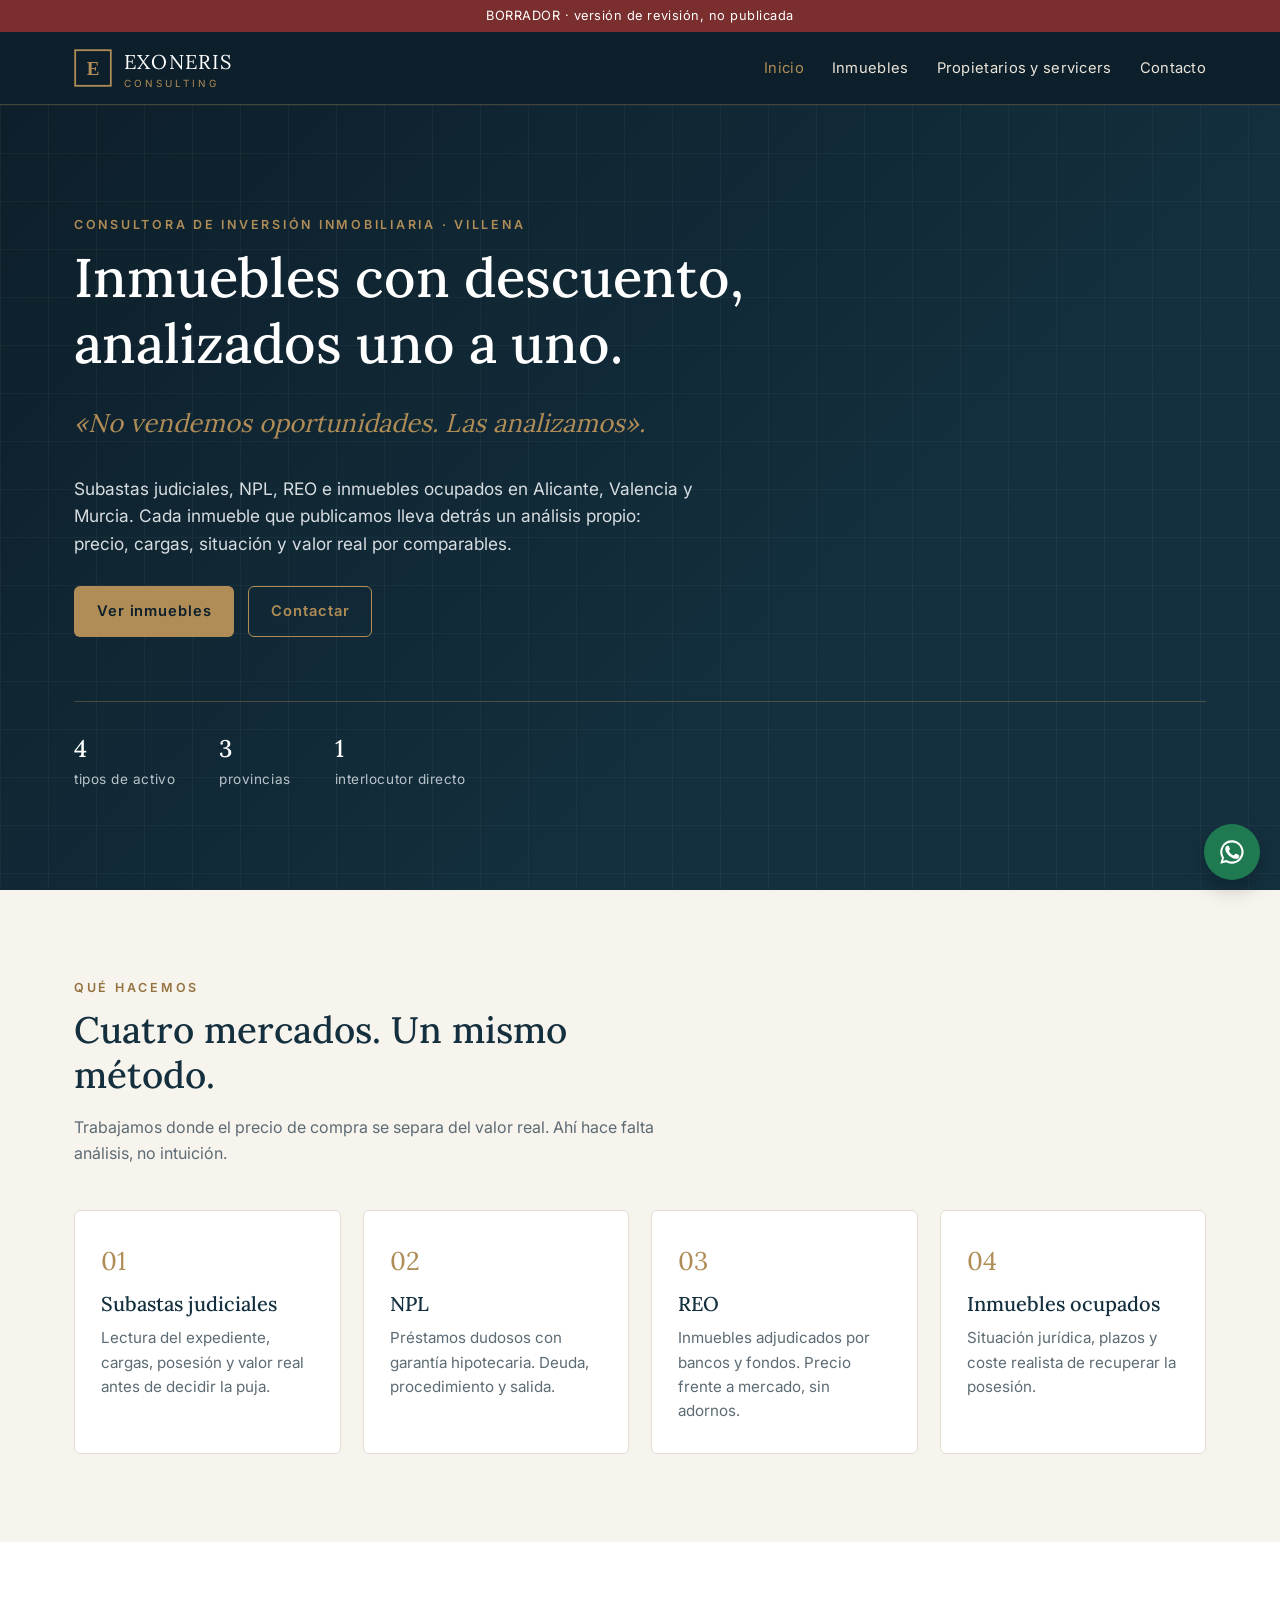
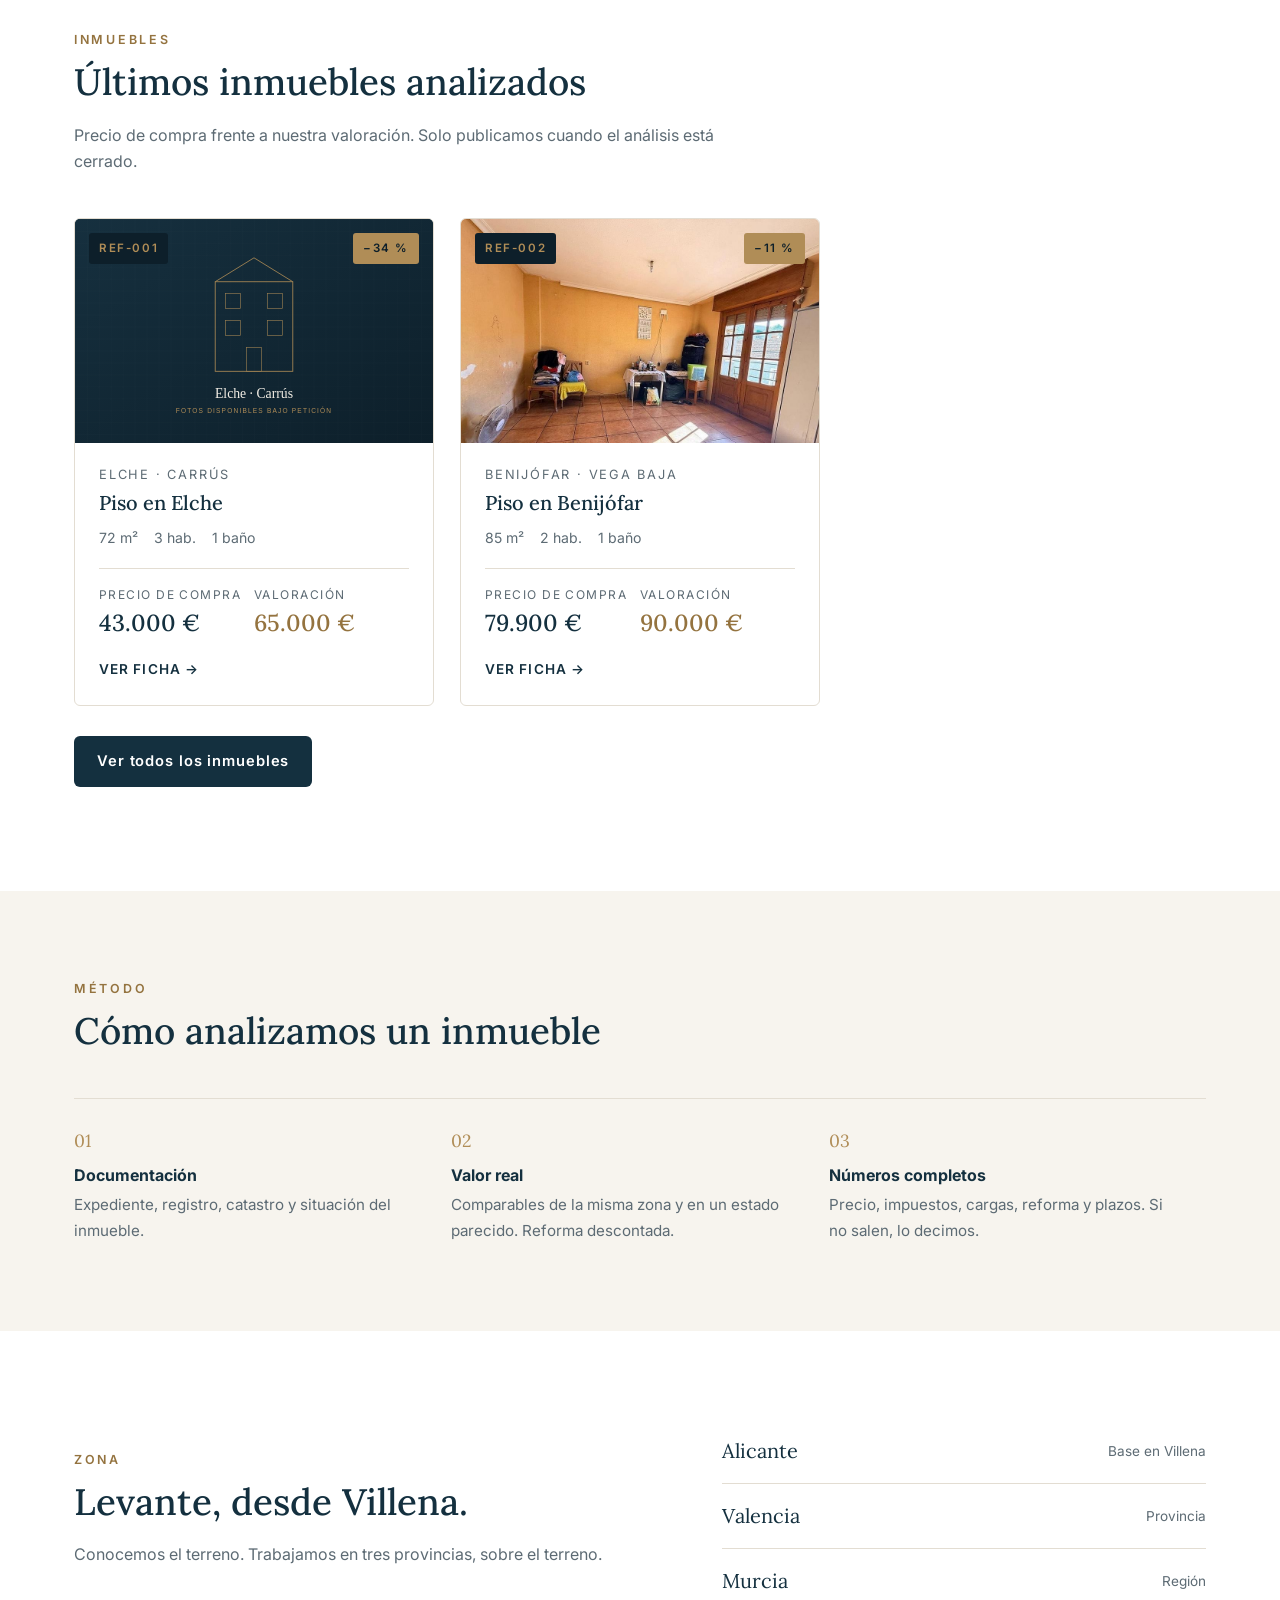
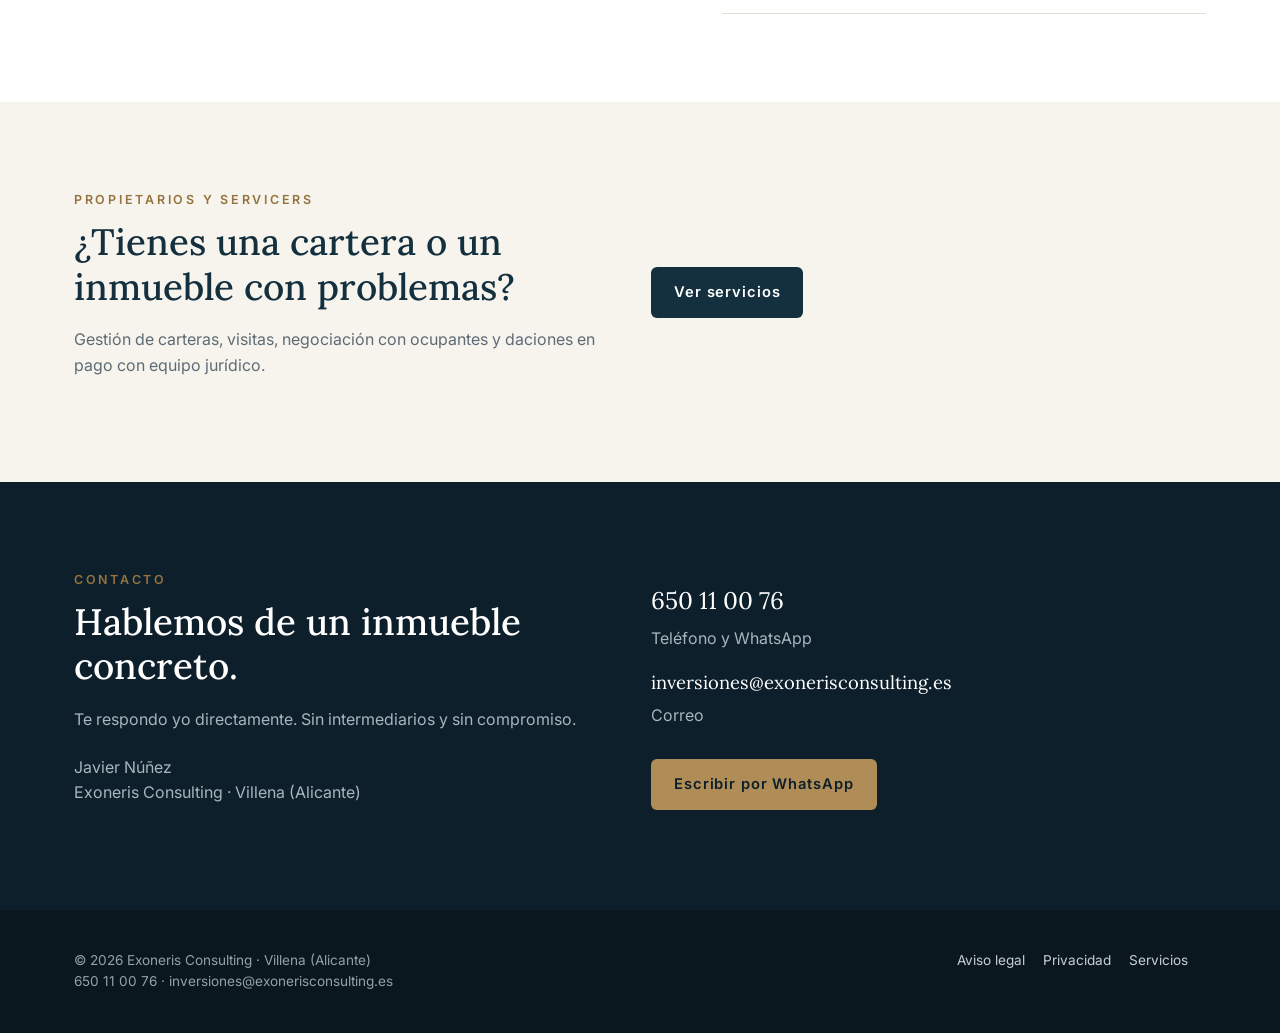
==== index.html @ ef9eaefe "Borrador web estático para vista previa." ====
<!DOCTYPE html>
<html lang="es">
<head>
<meta charset="utf-8">
<meta name="viewport" content="width=device-width,initial-scale=1">
<title>Exoneris Consulting · Subastas, NPL, REO e inmuebles ocupados en Alicante, Valencia y Murcia</title>
<meta name="description" content="Consultora de inversión inmobiliaria en Villena. Analizamos subastas judiciales, NPL, REO e inmuebles ocupados en Alicante, Valencia y Murcia.">
<meta name="robots" content="noindex,nofollow"><!-- BORRADOR: quitar al publicar -->
<link rel="icon" href="favicon.svg" type="image/svg+xml">
<link rel="stylesheet" href="assets/css/style.css">
</head>
<body>
<div class="draft-bar">BORRADOR · versión de revisión, no publicada</div>
<header class="site-header"><div class="wrap">
  <a class="brand" href="index.html"><img src="assets/img/logo.svg" alt=""><span class="name">EXONERIS<small>Consulting</small></span></a>
  <button class="menu-toggle" aria-label="Menú" aria-expanded="false">☰</button>
  <nav class="nav"><a href="index.html" class="active">Inicio</a><a href="inmuebles.html">Inmuebles</a><a href="servicios.html">Propietarios y servicers</a><a href="index.html#contacto">Contacto</a></nav>
</div></header>
<main>

<section class="hero"><div class="wrap">
  <span class="eyebrow" style="color:var(--gold)">Consultora de inversión inmobiliaria · Villena</span>
  <h1>Inmuebles con descuento, analizados uno a uno.</h1>
  <p class="lema">«No vendemos oportunidades. Las analizamos».</p>
  <p class="lead">Subastas judiciales, NPL, REO e inmuebles ocupados en Alicante, Valencia y Murcia. Cada inmueble que publicamos lleva detrás un análisis propio: precio, cargas, situación y valor real por comparables.</p>
  <div class="actions"><a class="btn btn-gold" href="inmuebles.html">Ver inmuebles</a><a class="btn btn-outline" href="#contacto">Contactar</a></div>
  <div class="facts">
    <div><strong>4</strong>tipos de activo</div>
    <div><strong>3</strong>provincias</div>
    <div><strong>1</strong>interlocutor directo</div>
  </div>
</div></section>

<section><div class="wrap">
  <div class="section-head"><span class="eyebrow">Qué hacemos</span><h2>Cuatro mercados. Un mismo método.</h2>
  <p class="muted">Trabajamos donde el precio de compra se separa del valor real. Ahí hace falta análisis, no intuición.</p></div>
  <div class="grid-4">
    <div class="card"><span class="num">01</span><h3>Subastas judiciales</h3><p>Lectura del expediente, cargas, posesión y valor real antes de decidir la puja.</p></div>
    <div class="card"><span class="num">02</span><h3>NPL</h3><p>Préstamos dudosos con garantía hipotecaria. Deuda, procedimiento y salida.</p></div>
    <div class="card"><span class="num">03</span><h3>REO</h3><p>Inmuebles adjudicados por bancos y fondos. Precio frente a mercado, sin adornos.</p></div>
    <div class="card"><span class="num">04</span><h3>Inmuebles ocupados</h3><p>Situación jurídica, plazos y coste realista de recuperar la posesión.</p></div>
  </div>
</div></section>

<section class="alt"><div class="wrap">
  <div class="section-head"><span class="eyebrow">Inmuebles</span><h2>Últimos inmuebles analizados</h2>
  <p class="muted">Precio de compra frente a nuestra valoración. Solo publicamos cuando el análisis está cerrado.</p></div>
  <div class="props" id="destacados"><div class="empty">Cargando…</div></div>
  <p style="margin-top:30px"><a class="btn btn-navy" href="inmuebles.html">Ver todos los inmuebles</a></p>
</div></section>

<section><div class="wrap">
  <div class="section-head"><span class="eyebrow">Método</span><h2>Cómo analizamos un inmueble</h2></div>
  <ol class="steps">
    <li><strong>Documentación</strong><span>Expediente, registro, catastro y situación del inmueble.</span></li>
    <li><strong>Valor real</strong><span>Comparables de la misma zona y en un estado parecido. Reforma descontada.</span></li>
    <li><strong>Números completos</strong><span>Precio, impuestos, cargas, reforma y plazos. Si no salen, lo decimos.</span></li>
  </ol>
</div></section>

<section class="alt"><div class="wrap zona">
  <div><span class="eyebrow">Zona</span><h2>Levante, desde Villena.</h2>
  <p class="muted">Conocemos el terreno. Trabajamos en tres provincias, sobre el terreno.</p></div>
  <ul><li>Alicante <span>Base en Villena</span></li><li>Valencia <span>Provincia</span></li><li>Murcia <span>Región</span></li></ul>
</div></section>

<section><div class="wrap grid-2" style="align-items:center">
  <div><span class="eyebrow">Propietarios y servicers</span><h2>¿Tienes una cartera o un inmueble con problemas?</h2>
  <p class="muted">Gestión de carteras, visitas, negociación con ocupantes y daciones en pago con equipo jurídico.</p></div>
  <div><a class="btn btn-navy" href="servicios.html">Ver servicios</a></div>
</div></section>
<section class="contact" id="contacto"><div class="wrap grid-2">
  <div><span class="eyebrow">Contacto</span><h2>Hablemos de un inmueble concreto.</h2>
  <p class="muted">Te respondo yo directamente. Sin intermediarios y sin compromiso.</p>
  <p class="muted" style="margin-top:22px">Javier Núñez<br>Exoneris Consulting · Villena (Alicante)</p></div>
  <div>
    <a class="line" href="https://wa.me/34650110076?text=Hola%2C%20quiero%20informaci%C3%B3n" target="_blank" rel="noopener">650 11 00 76</a>
    <p class="muted">Teléfono y WhatsApp</p>
    <a class="line" style="font-size:1.15rem" href="mailto:inversiones@exonerisconsulting.es">inversiones@exonerisconsulting.es</a>
    <p class="muted">Correo</p>
    <a class="btn btn-gold" style="margin-top:14px" href="https://wa.me/34650110076?text=Hola%2C%20quiero%20informaci%C3%B3n" target="_blank" rel="noopener">Escribir por WhatsApp</a>
  </div>
</div></section>

</main>
<footer><div class="wrap">
  <div>© 2026 Exoneris Consulting · Villena (Alicante)<br>650 11 00 76 · inversiones@exonerisconsulting.es</div>
  <div><a href="aviso-legal.html">Aviso legal</a><a href="privacidad.html">Privacidad</a><a href="servicios.html">Servicios</a></div>
</div></footer>
<a class="wa-float" href="https://wa.me/34650110076?text=Hola%2C%20quiero%20informaci%C3%B3n" target="_blank" rel="noopener" aria-label="WhatsApp"><svg viewBox="0 0 24 24" aria-hidden="true"><path d="M17.5 14.4c-.3-.1-1.7-.8-2-.9-.3-.1-.5-.1-.7.1-.2.3-.8.9-.9 1.1-.2.2-.3.2-.6.1-.3-.1-1.2-.5-2.3-1.4-.9-.8-1.4-1.7-1.6-2-.2-.3 0-.5.1-.6l.4-.5c.1-.2.2-.3.3-.5.1-.2 0-.4 0-.5l-.9-2.2c-.2-.6-.5-.5-.7-.5h-.6c-.2 0-.5.1-.8.4-.3.3-1 1-1 2.5s1.1 2.9 1.2 3.1c.1.2 2.1 3.2 5.1 4.5.7.3 1.3.5 1.7.6.7.2 1.4.2 1.9.1.6-.1 1.7-.7 1.9-1.4.2-.7.2-1.2.2-1.4-.1-.1-.3-.2-.6-.3zM12 2a10 10 0 0 0-8.6 15.1L2 22l5-1.3A10 10 0 1 0 12 2zm0 18.2c-1.5 0-3-.4-4.3-1.2l-.3-.2-3 .8.8-2.9-.2-.3A8.2 8.2 0 1 1 12 20.2z"/></svg></a>
<script src="assets/js/app.js"></script>
</body>
</html>
---- assets/css/style.css ----
@font-face{font-family:"Lora";src:url("../fonts/Lora.ttf") format("truetype");font-weight:400 700;font-display:swap}
@font-face{font-family:"Inter";src:url("../fonts/Inter.ttf") format("truetype");font-weight:300 800;font-display:swap}
:root{
  --navy:#14303f;--navy-2:#0d1f2a;--gold:#b08d57;--gold-2:#94733f;
  --ivory:#f7f4ee;--paper:#fff;--ink:#1d2a33;--muted:#5d6b74;--line:#e3ddd2;
  --ok:#2f6b4f;--radius:6px;--max:1180px;
  --serif:"Lora",Georgia,"Times New Roman",serif;--sans:"Inter",system-ui,-apple-system,"Segoe UI",Arial,sans-serif;
}
*{box-sizing:border-box}
html{scroll-behavior:smooth}
body{margin:0;font-family:var(--sans);color:var(--ink);background:var(--ivory);line-height:1.6;font-size:16px;-webkit-font-smoothing:antialiased}
img{max-width:100%;display:block}
a{color:var(--navy)}
h1,h2,h3{font-family:var(--serif);font-weight:500;line-height:1.2;color:var(--navy);margin:0 0 .5em}
h1{font-size:clamp(2rem,4.6vw,3.4rem)}
h2{font-size:clamp(1.6rem,3vw,2.3rem)}
h3{font-size:1.25rem}
p{margin:0 0 1em}
.wrap{max-width:var(--max);margin:0 auto;padding:0 24px}
.eyebrow{font-size:.78rem;letter-spacing:.22em;text-transform:uppercase;color:var(--gold-2);font-weight:600;margin-bottom:.8em;display:block}
.muted{color:var(--muted)}
.draft-bar{background:#7a2e2e;color:#fff;text-align:center;font-size:.8rem;padding:6px 12px;letter-spacing:.04em}

/* Cabecera */
.site-header{background:var(--navy-2);color:#fff;position:sticky;top:0;z-index:50;border-bottom:1px solid rgba(176,141,87,.35)}
.site-header .wrap{display:flex;align-items:center;justify-content:space-between;height:72px}
.brand{display:flex;align-items:center;gap:12px;color:#fff;text-decoration:none}
.brand img{width:38px;height:38px}
.brand .name{font-family:var(--serif);font-size:1.25rem;letter-spacing:.06em}
.brand .name small{display:block;font-family:var(--sans);font-size:.62rem;letter-spacing:.32em;color:var(--gold);text-transform:uppercase;margin-top:-2px}
.nav{display:flex;gap:28px;align-items:center}
.nav a{color:#e9e4da;text-decoration:none;font-size:.92rem;letter-spacing:.02em}
.nav a:hover,.nav a.active{color:var(--gold)}
.nav .btn{color:var(--navy-2)}
.menu-toggle{display:none;background:none;border:1px solid rgba(255,255,255,.3);color:#fff;border-radius:4px;padding:6px 10px;font-size:1rem;cursor:pointer}

/* Botones */
.btn{display:inline-flex;align-items:center;gap:8px;justify-content:center;padding:13px 22px;border-radius:var(--radius);font-weight:600;font-size:.92rem;letter-spacing:.06em;text-decoration:none;border:1px solid transparent;cursor:pointer;transition:.2s}
.btn-gold{background:var(--gold);color:var(--navy-2)}
.btn-gold:hover{background:#c29c63}
.btn-outline{border-color:var(--gold);color:var(--gold);background:transparent}
.btn-outline:hover{background:rgba(176,141,87,.1)}
.btn-navy{background:var(--navy);color:#fff}
.btn-navy:hover{background:var(--navy-2)}
.btn-wa{background:#1f7a52;color:#fff;font-size:1rem;padding:16px 26px}
.btn-wa:hover{background:#18633f}
.btn svg{width:18px;height:18px}

/* Hero */
.hero{background:linear-gradient(135deg,var(--navy-2),var(--navy) 70%);color:#fff;padding:110px 0 100px;position:relative;overflow:hidden}
.hero::after{content:"";position:absolute;inset:0;background-image:linear-gradient(rgba(255,255,255,.035) 1px,transparent 1px),linear-gradient(90deg,rgba(255,255,255,.035) 1px,transparent 1px);background-size:48px 48px;pointer-events:none}
.hero .wrap{position:relative;z-index:1}
.hero h1{color:#fff;max-width:14em}
.hero .lema{font-family:var(--serif);font-style:italic;color:var(--gold);font-size:clamp(1.2rem,2.2vw,1.6rem);margin-bottom:1.2em}
.hero p.lead{color:#d7dde1;max-width:36em;font-size:1.08rem}
.hero .actions{display:flex;gap:14px;flex-wrap:wrap;margin-top:28px}
.hero .facts{display:flex;gap:44px;flex-wrap:wrap;margin-top:64px;padding-top:28px;border-top:1px solid rgba(176,141,87,.35)}
.hero .facts div{font-size:.85rem;color:#b9c3c9;letter-spacing:.04em}
.hero .facts strong{display:block;font-family:var(--serif);font-weight:500;font-size:1.5rem;color:#fff;letter-spacing:0}

section{padding:88px 0}
section.alt{background:var(--paper)}
.section-head{max-width:640px;margin-bottom:44px}

/* Servicios */
.grid-4{display:grid;grid-template-columns:repeat(4,1fr);gap:22px}
.grid-3{display:grid;grid-template-columns:repeat(3,1fr);gap:22px}
.grid-2{display:grid;grid-template-columns:repeat(2,1fr);gap:22px}
.card{background:var(--paper);border:1px solid var(--line);border-radius:var(--radius);padding:30px 26px}
section.alt .card{background:var(--ivory)}
.card .num{font-family:var(--serif);color:var(--gold);font-size:1.6rem;display:block;margin-bottom:10px}
.card p{color:var(--muted);font-size:.95rem;margin:0}

/* Método */
.steps{counter-reset:s;display:grid;grid-template-columns:repeat(3,1fr);gap:0;border-top:1px solid var(--line)}
.steps li{list-style:none;padding:28px 24px 0 0}
.steps li::before{counter-increment:s;content:"0" counter(s);font-family:var(--serif);color:var(--gold);font-size:1.1rem;display:block;margin-bottom:8px}
.steps{padding:0;margin:0}
.steps strong{display:block;color:var(--navy);margin-bottom:4px}
.steps span{color:var(--muted);font-size:.95rem}

/* Zona */
.zona{display:grid;grid-template-columns:1.1fr .9fr;gap:56px;align-items:center}
.zona ul{list-style:none;padding:0;margin:0}
.zona li{display:flex;justify-content:space-between;padding:16px 0;border-bottom:1px solid var(--line);font-family:var(--serif);font-size:1.25rem;color:var(--navy)}
.zona li span{font-family:var(--sans);font-size:.85rem;color:var(--muted);align-self:center}

/* Tarjetas de inmuebles */
.props{display:grid;grid-template-columns:repeat(auto-fill,minmax(330px,1fr));gap:26px}
.prop{background:var(--paper);border:1px solid var(--line);border-radius:var(--radius);overflow:hidden;display:flex;flex-direction:column;text-decoration:none;color:inherit;transition:box-shadow .2s,transform .2s}
.prop:hover{box-shadow:0 14px 34px rgba(13,31,42,.12);transform:translateY(-2px)}
.prop .ph{aspect-ratio:16/10;background:var(--navy);position:relative;overflow:hidden}
.prop .ph img{width:100%;height:100%;object-fit:cover}
.badge{position:absolute;top:14px;left:14px;background:var(--navy-2);color:var(--gold);font-size:.72rem;letter-spacing:.14em;padding:6px 10px;border-radius:3px;font-weight:600}
.badge.disc{left:auto;right:14px;background:var(--gold);color:var(--navy-2)}
.prop .body{padding:22px 24px 24px;display:flex;flex-direction:column;flex:1}
.prop .loc{font-size:.8rem;letter-spacing:.14em;text-transform:uppercase;color:var(--muted)}
.prop h3{margin:.3em 0 .6em}
.specs{display:flex;gap:16px;flex-wrap:wrap;font-size:.88rem;color:var(--muted);margin-bottom:18px}
.prices{display:grid;grid-template-columns:1fr 1fr;border-top:1px solid var(--line);padding-top:16px;margin-top:auto}
.prices div{font-size:.75rem;letter-spacing:.12em;text-transform:uppercase;color:var(--muted)}
.prices strong{display:block;font-family:var(--serif);font-size:1.45rem;font-weight:500;color:var(--navy);letter-spacing:0;text-transform:none}
.prices .val strong{color:var(--gold-2)}
.prop .more{margin-top:18px;font-size:.85rem;font-weight:600;letter-spacing:.08em;color:var(--navy);text-transform:uppercase}

/* Ficha */
.ficha-top{padding-top:44px;padding-bottom:24px}
.crumbs{font-size:.85rem;color:var(--muted);margin-bottom:18px}
.crumbs a{color:var(--muted)}
.ficha{display:grid;grid-template-columns:1.45fr 1fr;gap:44px;align-items:start;padding-bottom:88px}
.gallery .main{aspect-ratio:16/10;background:var(--navy);border-radius:var(--radius);overflow:hidden}
.gallery .main img{width:100%;height:100%;object-fit:cover}
.thumbs{display:grid;grid-template-columns:repeat(5,1fr);gap:8px;margin-top:8px}
.thumbs button{padding:0;border:2px solid transparent;border-radius:4px;overflow:hidden;cursor:pointer;aspect-ratio:16/10;background:none}
.thumbs button.on{border-color:var(--gold)}
.thumbs img{width:100%;height:100%;object-fit:cover}
.panel{background:var(--paper);border:1px solid var(--line);border-radius:var(--radius);padding:30px;position:sticky;top:96px}
.panel .ref{font-size:.75rem;letter-spacing:.18em;color:var(--gold-2);font-weight:600}
.compare{margin:22px 0;border:1px solid var(--line);border-radius:var(--radius);overflow:hidden}
.compare .row{display:flex;justify-content:space-between;align-items:baseline;padding:16px 18px;border-bottom:1px solid var(--line)}
.compare .row:last-child{border-bottom:none}
.compare .row span{font-size:.78rem;letter-spacing:.12em;text-transform:uppercase;color:var(--muted)}
.compare .row strong{font-family:var(--serif);font-weight:500;font-size:1.6rem;color:var(--navy)}
.compare .row.val strong{color:var(--gold-2)}
.compare .row.disc{background:var(--navy);}
.compare .row.disc span{color:#c9d2d7}
.compare .row.disc strong{color:#fff;font-size:1.3rem}
.dl{display:grid;grid-template-columns:1fr 1fr;gap:10px 18px;margin:0 0 20px;font-size:.92rem}
.dl dt{color:var(--muted)}
.dl dd{margin:0;text-align:right;font-weight:500}
.cta-box{border-top:1px solid var(--line);padding-top:22px;text-align:center}
.cta-box p{font-size:.95rem;color:var(--muted)}
.cta-box .btn{width:100%;margin-bottom:10px}
.nota{font-size:.78rem;color:var(--muted);margin-top:14px}

/* Contacto */
.contact{background:var(--navy-2);color:#fff}
.contact h2{color:#fff}
.contact .grid-2{align-items:center}
.contact a.line{display:block;color:#fff;text-decoration:none;font-family:var(--serif);font-size:1.5rem;margin-bottom:6px}
.contact .muted{color:#a9b5bc}

/* Pie */
footer{background:#0a171f;color:#93a1a9;font-size:.85rem;padding:40px 0}
footer .wrap{display:flex;justify-content:space-between;gap:20px;flex-wrap:wrap}
footer a{color:#c7cfd4;text-decoration:none;margin-right:18px}
footer a:hover{color:var(--gold)}

/* Textos legales */
.legal{max-width:820px;padding:64px 24px 88px;margin:0 auto}
.legal h2{font-size:1.35rem;margin-top:1.6em}
.revisar{background:#fff3cd;border:1px solid #e6cf7a;padding:2px 6px;border-radius:3px;font-size:.85em;font-weight:600;color:#6b5300}
.aviso-revisar{background:#fff3cd;border:1px solid #e6cf7a;padding:14px 18px;border-radius:var(--radius);margin-bottom:28px;color:#6b5300;font-size:.92rem}

.empty{padding:30px;border:1px dashed var(--line);border-radius:var(--radius);color:var(--muted);text-align:center}
.wa-float{position:fixed;right:20px;bottom:20px;width:56px;height:56px;border-radius:50%;background:#1f7a52;display:flex;align-items:center;justify-content:center;box-shadow:0 8px 22px rgba(0,0,0,.25);z-index:60}
.wa-float svg{width:28px;height:28px;fill:#fff}

@media (max-width:980px){
  .grid-4{grid-template-columns:repeat(2,1fr)}
  .grid-3,.steps{grid-template-columns:1fr}
  .ficha,.zona,.grid-2{grid-template-columns:1fr}
  .panel{position:static}
}
@media (max-width:760px){
  .menu-toggle{display:block}
  .nav{display:none;position:absolute;top:72px;left:0;right:0;background:var(--navy-2);flex-direction:column;align-items:flex-start;padding:18px 24px 24px;gap:16px;border-bottom:1px solid rgba(176,141,87,.35)}
  .nav.open{display:flex}
  .grid-4{grid-template-columns:1fr}
  .hero{padding:72px 0 64px}
  .hero .facts{gap:24px;margin-top:40px}
  section{padding:64px 0}
  .props{grid-template-columns:1fr}
  .thumbs{grid-template-columns:repeat(4,1fr)}
}
.compare .row strong,.prices strong{white-space:nowrap}
.compare .row{gap:12px}
@media (max-width:760px){.compare .row strong{font-size:1.35rem}.compare .row.disc strong{font-size:1.15rem}.panel{padding:22px}}
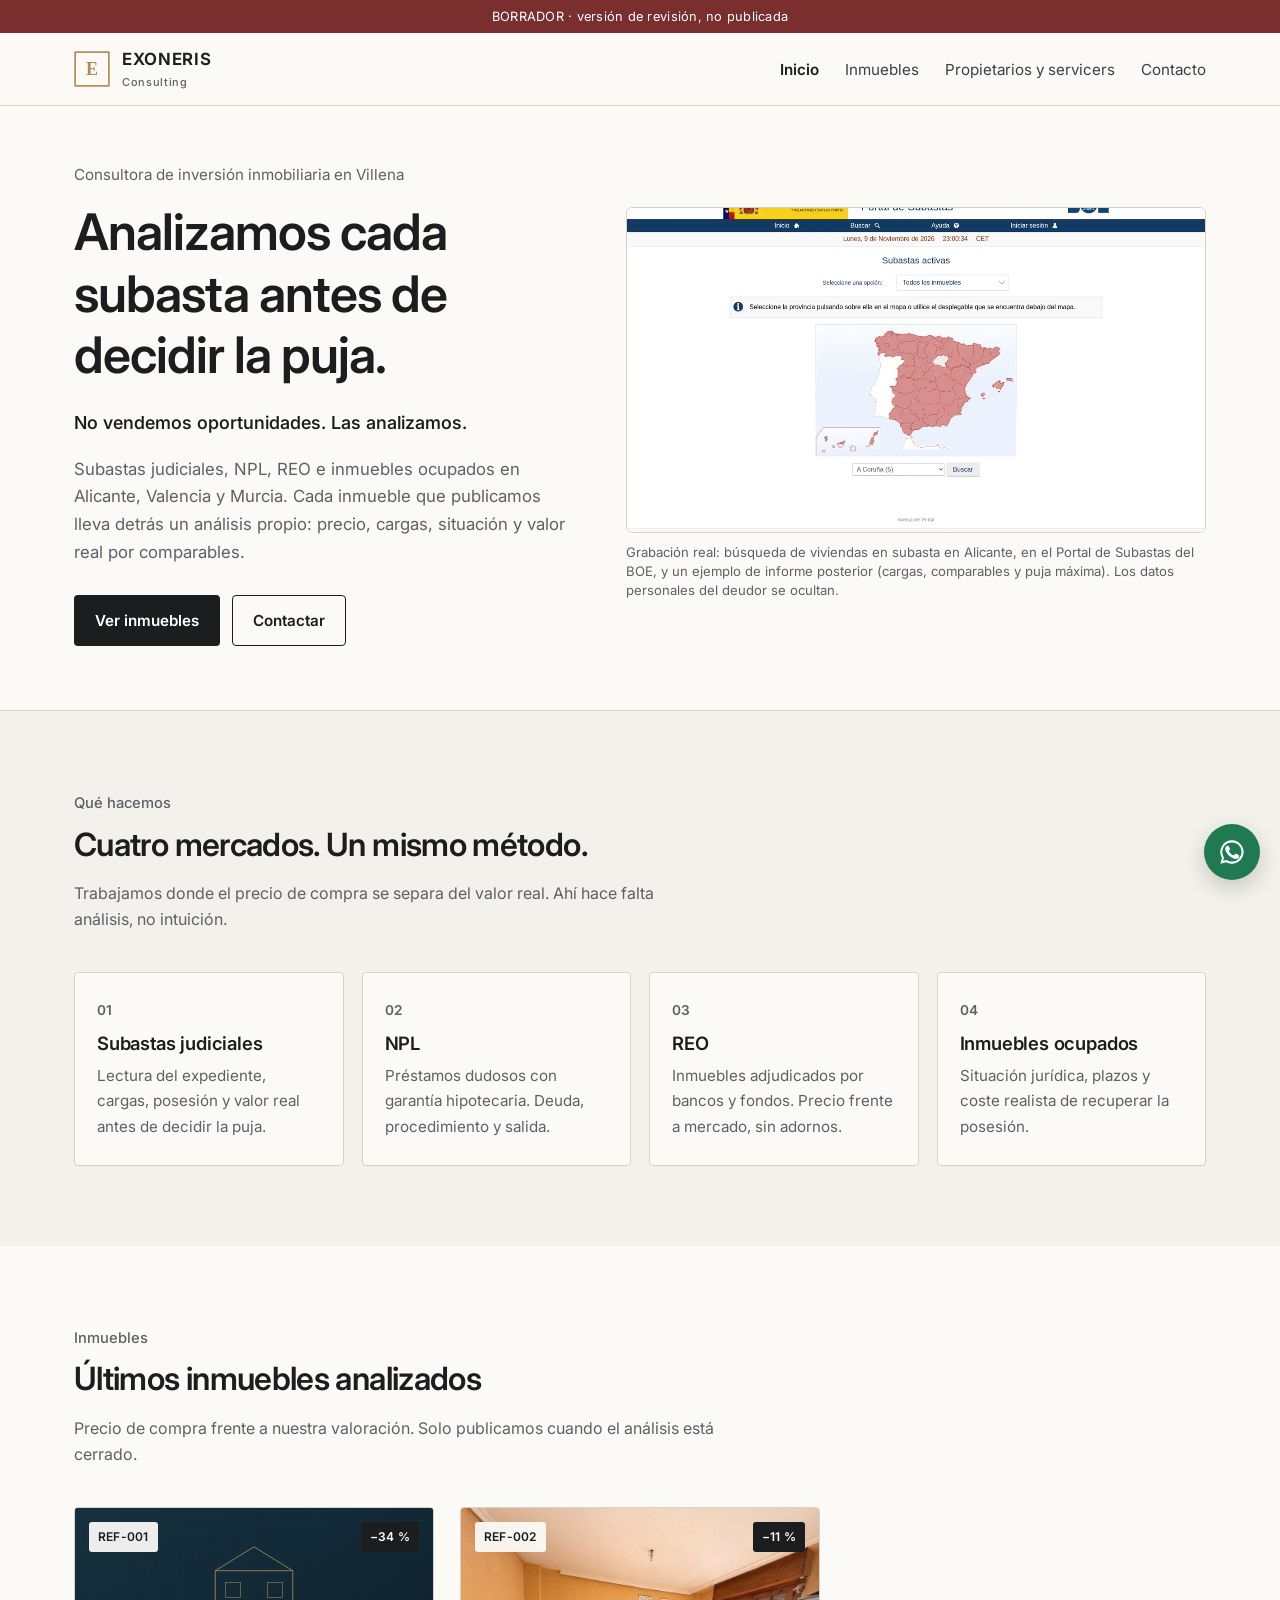
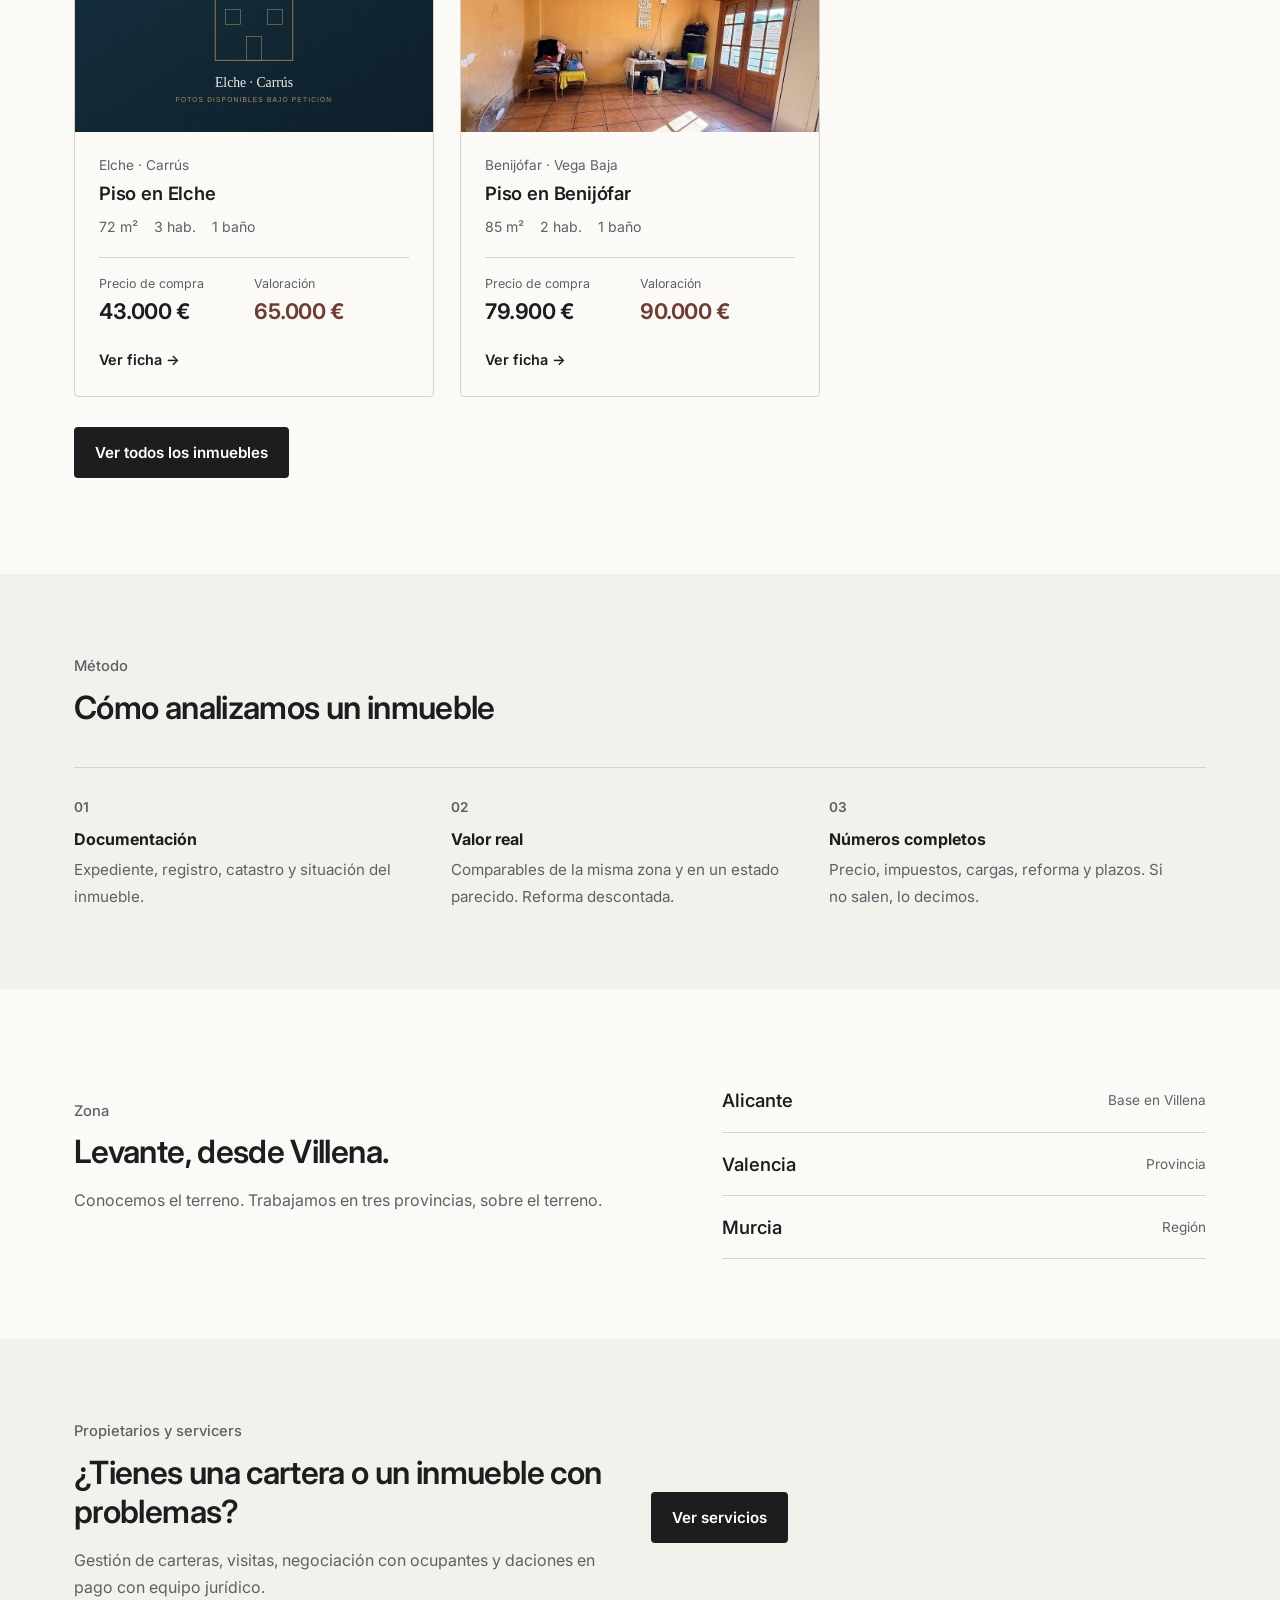
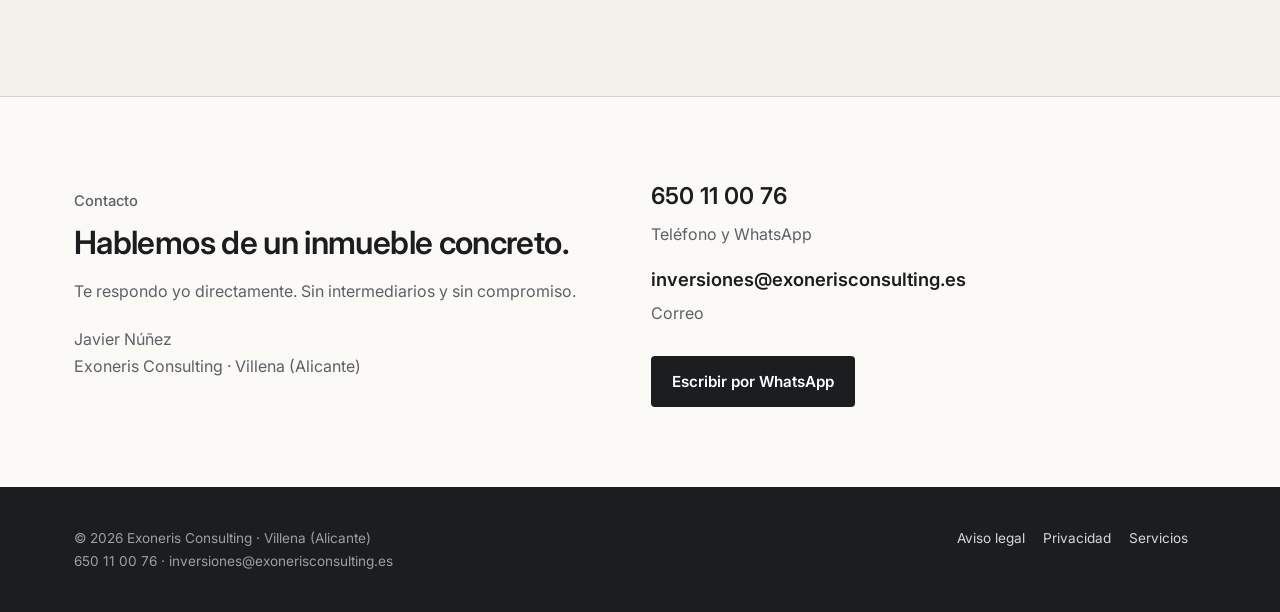
==== commit 3f6f499e: "Portada editorial con grabación real del análisis de una subasta." ====
--- a/index.html
+++ b/index.html
@@ -18,21 +18,30 @@
 </div></header>
 <main>
 
-<section class="hero"><div class="wrap">
-  <span class="eyebrow" style="color:var(--gold)">Consultora de inversión inmobiliaria · Villena</span>
-  <h1>Inmuebles con descuento, analizados uno a uno.</h1>
-  <p class="lema">«No vendemos oportunidades. Las analizamos».</p>
-  <p class="lead">Subastas judiciales, NPL, REO e inmuebles ocupados en Alicante, Valencia y Murcia. Cada inmueble que publicamos lleva detrás un análisis propio: precio, cargas, situación y valor real por comparables.</p>
-  <div class="actions"><a class="btn btn-gold" href="inmuebles.html">Ver inmuebles</a><a class="btn btn-outline" href="#contacto">Contactar</a></div>
-  <div class="facts">
-    <div><strong>4</strong>tipos de activo</div>
-    <div><strong>3</strong>provincias</div>
-    <div><strong>1</strong>interlocutor directo</div>
+<section class="home-hero">
+  <div class="wrap home-hero-grid">
+    <div class="home-hero-copy">
+      <p class="home-kicker">Consultora de inversión inmobiliaria en Villena</p>
+      <h1>Analizamos cada subasta antes de decidir la puja.</h1>
+      <p class="home-line">No vendemos oportunidades. Las analizamos.</p>
+      <p class="lead">Subastas judiciales, NPL, REO e inmuebles ocupados en Alicante, Valencia y Murcia. Cada inmueble que publicamos lleva detrás un análisis propio: precio, cargas, situación y valor real por comparables.</p>
+      <div class="actions">
+        <a class="btn btn-gold" href="inmuebles.html">Ver inmuebles</a>
+        <a class="btn btn-outline" href="#contacto">Contactar</a>
+      </div>
+    </div>
+    <figure class="home-hero-media">
+      <video autoplay muted loop playsinline preload="metadata" poster="assets/video/analisis-subasta.jpg" aria-label="Grabación del proceso de búsqueda en el portal de subastas del BOE y de un informe de análisis.">
+        <source src="assets/video/analisis-subasta.webm" type="video/webm">
+        <source src="assets/video/analisis-subasta.mp4" type="video/mp4">
+      </video>
+      <figcaption>Grabación real: búsqueda de viviendas en subasta en Alicante, en el Portal de Subastas del BOE, y un ejemplo de informe posterior (cargas, comparables y puja máxima). Los datos personales del deudor se ocultan.</figcaption>
+    </figure>
   </div>
-</div></section>
+</section>
 
 <section><div class="wrap">
-  <div class="section-head"><span class="eyebrow">Qué hacemos</span><h2>Cuatro mercados. Un mismo método.</h2>
+  <div class="section-head"><p class="section-label">Qué hacemos</p><h2>Cuatro mercados. Un mismo método.</h2>
   <p class="muted">Trabajamos donde el precio de compra se separa del valor real. Ahí hace falta análisis, no intuición.</p></div>
   <div class="grid-4">
     <div class="card"><span class="num">01</span><h3>Subastas judiciales</h3><p>Lectura del expediente, cargas, posesión y valor real antes de decidir la puja.</p></div>
@@ -43,14 +52,14 @@
 </div></section>
 
 <section class="alt"><div class="wrap">
-  <div class="section-head"><span class="eyebrow">Inmuebles</span><h2>Últimos inmuebles analizados</h2>
+  <div class="section-head"><p class="section-label">Inmuebles</p><h2>Últimos inmuebles analizados</h2>
   <p class="muted">Precio de compra frente a nuestra valoración. Solo publicamos cuando el análisis está cerrado.</p></div>
   <div class="props" id="destacados"><div class="empty">Cargando…</div></div>
   <p style="margin-top:30px"><a class="btn btn-navy" href="inmuebles.html">Ver todos los inmuebles</a></p>
 </div></section>
 
 <section><div class="wrap">
-  <div class="section-head"><span class="eyebrow">Método</span><h2>Cómo analizamos un inmueble</h2></div>
+  <div class="section-head"><p class="section-label">Método</p><h2>Cómo analizamos un inmueble</h2></div>
   <ol class="steps">
     <li><strong>Documentación</strong><span>Expediente, registro, catastro y situación del inmueble.</span></li>
     <li><strong>Valor real</strong><span>Comparables de la misma zona y en un estado parecido. Reforma descontada.</span></li>
@@ -59,18 +68,18 @@
 </div></section>
 
 <section class="alt"><div class="wrap zona">
-  <div><span class="eyebrow">Zona</span><h2>Levante, desde Villena.</h2>
+  <div><p class="section-label">Zona</p><h2>Levante, desde Villena.</h2>
   <p class="muted">Conocemos el terreno. Trabajamos en tres provincias, sobre el terreno.</p></div>
   <ul><li>Alicante <span>Base en Villena</span></li><li>Valencia <span>Provincia</span></li><li>Murcia <span>Región</span></li></ul>
 </div></section>
 
 <section><div class="wrap grid-2" style="align-items:center">
-  <div><span class="eyebrow">Propietarios y servicers</span><h2>¿Tienes una cartera o un inmueble con problemas?</h2>
+  <div><p class="section-label">Propietarios y servicers</p><h2>¿Tienes una cartera o un inmueble con problemas?</h2>
   <p class="muted">Gestión de carteras, visitas, negociación con ocupantes y daciones en pago con equipo jurídico.</p></div>
   <div><a class="btn btn-navy" href="servicios.html">Ver servicios</a></div>
 </div></section>
 <section class="contact" id="contacto"><div class="wrap grid-2">
-  <div><span class="eyebrow">Contacto</span><h2>Hablemos de un inmueble concreto.</h2>
+  <div><p class="section-label">Contacto</p><h2>Hablemos de un inmueble concreto.</h2>
   <p class="muted">Te respondo yo directamente. Sin intermediarios y sin compromiso.</p>
   <p class="muted" style="margin-top:22px">Javier Núñez<br>Exoneris Consulting · Villena (Alicante)</p></div>
   <div>
--- a/assets/css/style.css
+++ b/assets/css/style.css
@@ -1,130 +1,144 @@
-@font-face{font-family:"Lora";src:url("../fonts/Lora.ttf") format("truetype");font-weight:400 700;font-display:swap}
 @font-face{font-family:"Inter";src:url("../fonts/Inter.ttf") format("truetype");font-weight:300 800;font-display:swap}
 :root{
-  --navy:#14303f;--navy-2:#0d1f2a;--gold:#b08d57;--gold-2:#94733f;
-  --ivory:#f7f4ee;--paper:#fff;--ink:#1d2a33;--muted:#5d6b74;--line:#e3ddd2;
-  --ok:#2f6b4f;--radius:6px;--max:1180px;
-  --serif:"Lora",Georgia,"Times New Roman",serif;--sans:"Inter",system-ui,-apple-system,"Segoe UI",Arial,sans-serif;
+  --ink:#1c1d1f;--muted:#5d6167;--paper:#f3f1ec;--white:#fbfaf7;--line:#d8d3ca;
+  --accent:#6f3d32;--accent-2:#5a3128;--ok:#2c5c45;
+  --navy:#1c1d1f;--navy-2:#1c1d1f;--gold:#6f3d32;--gold-2:#5a3128;--ivory:#f3f1ec;
+  --radius:4px;--max:1180px;
+  --sans:"Inter",system-ui,-apple-system,"Segoe UI",Arial,sans-serif;
+  --serif:"Inter",system-ui,-apple-system,"Segoe UI",Arial,sans-serif;
 }
 *{box-sizing:border-box}
 html{scroll-behavior:smooth}
-body{margin:0;font-family:var(--sans);color:var(--ink);background:var(--ivory);line-height:1.6;font-size:16px;-webkit-font-smoothing:antialiased}
+body{margin:0;font-family:var(--sans);color:var(--ink);background:var(--paper);line-height:1.65;font-size:16px;-webkit-font-smoothing:antialiased}
 img{max-width:100%;display:block}
-a{color:var(--navy)}
-h1,h2,h3{font-family:var(--serif);font-weight:500;line-height:1.2;color:var(--navy);margin:0 0 .5em}
-h1{font-size:clamp(2rem,4.6vw,3.4rem)}
-h2{font-size:clamp(1.6rem,3vw,2.3rem)}
-h3{font-size:1.25rem}
+a{color:var(--ink)}
+h1,h2,h3{font-family:var(--sans);font-weight:600;line-height:1.22;letter-spacing:-.02em;color:var(--ink);margin:0 0 .5em}
+h1{font-size:clamp(2rem,4.4vw,3.15rem)}
+h2{font-size:clamp(1.45rem,2.6vw,2rem)}
+h3{font-size:1.15rem;letter-spacing:-.01em}
 p{margin:0 0 1em}
 .wrap{max-width:var(--max);margin:0 auto;padding:0 24px}
-.eyebrow{font-size:.78rem;letter-spacing:.22em;text-transform:uppercase;color:var(--gold-2);font-weight:600;margin-bottom:.8em;display:block}
+.eyebrow,.section-label{font-size:.92rem;letter-spacing:0;text-transform:none;color:var(--muted);font-weight:500;margin:0 0 .65em;display:block}
 .muted{color:var(--muted)}
-.draft-bar{background:#7a2e2e;color:#fff;text-align:center;font-size:.8rem;padding:6px 12px;letter-spacing:.04em}
+.draft-bar{background:#7a2e2e;color:#fff;text-align:center;font-size:.8rem;padding:6px 12px;letter-spacing:.02em}
 
 /* Cabecera */
-.site-header{background:var(--navy-2);color:#fff;position:sticky;top:0;z-index:50;border-bottom:1px solid rgba(176,141,87,.35)}
+.site-header{background:var(--white);color:var(--ink);position:sticky;top:0;z-index:50;border-bottom:1px solid var(--line)}
 .site-header .wrap{display:flex;align-items:center;justify-content:space-between;height:72px}
-.brand{display:flex;align-items:center;gap:12px;color:#fff;text-decoration:none}
-.brand img{width:38px;height:38px}
-.brand .name{font-family:var(--serif);font-size:1.25rem;letter-spacing:.06em}
-.brand .name small{display:block;font-family:var(--sans);font-size:.62rem;letter-spacing:.32em;color:var(--gold);text-transform:uppercase;margin-top:-2px}
-.nav{display:flex;gap:28px;align-items:center}
-.nav a{color:#e9e4da;text-decoration:none;font-size:.92rem;letter-spacing:.02em}
-.nav a:hover,.nav a.active{color:var(--gold)}
-.nav .btn{color:var(--navy-2)}
-.menu-toggle{display:none;background:none;border:1px solid rgba(255,255,255,.3);color:#fff;border-radius:4px;padding:6px 10px;font-size:1rem;cursor:pointer}
+.brand{display:flex;align-items:center;gap:12px;color:var(--ink);text-decoration:none}
+.brand img{width:36px;height:36px}
+.brand .name{font-family:var(--sans);font-size:1.05rem;letter-spacing:.04em;font-weight:650}
+.brand .name small{display:block;font-family:var(--sans);font-size:.68rem;letter-spacing:.06em;color:var(--muted);text-transform:none;font-weight:500;margin-top:1px}
+.nav{display:flex;gap:26px;align-items:center}
+.nav a{color:#3c4045;text-decoration:none;font-size:.95rem}
+.nav a:hover,.nav a.active{color:var(--ink);font-weight:600}
+.nav .btn{color:var(--white)}
+.menu-toggle{display:none;background:none;border:1px solid var(--line);color:var(--ink);border-radius:4px;padding:6px 10px;font-size:1rem;cursor:pointer}
 
 /* Botones */
-.btn{display:inline-flex;align-items:center;gap:8px;justify-content:center;padding:13px 22px;border-radius:var(--radius);font-weight:600;font-size:.92rem;letter-spacing:.06em;text-decoration:none;border:1px solid transparent;cursor:pointer;transition:.2s}
-.btn-gold{background:var(--gold);color:var(--navy-2)}
-.btn-gold:hover{background:#c29c63}
-.btn-outline{border-color:var(--gold);color:var(--gold);background:transparent}
-.btn-outline:hover{background:rgba(176,141,87,.1)}
-.btn-navy{background:var(--navy);color:#fff}
-.btn-navy:hover{background:var(--navy-2)}
+.btn{display:inline-flex;align-items:center;gap:8px;justify-content:center;padding:12px 20px;border-radius:var(--radius);font-weight:600;font-size:.95rem;letter-spacing:0;text-decoration:none;border:1px solid transparent;cursor:pointer;transition:background .15s,border-color .15s,color .15s}
+.btn-gold{background:var(--ink);color:#fff}
+.btn-gold:hover{background:#000}
+.btn-outline{border-color:var(--ink);color:var(--ink);background:transparent}
+.btn-outline:hover{background:rgba(28,29,31,.06)}
+.btn-navy{background:var(--ink);color:#fff}
+.btn-navy:hover{background:#000}
 .btn-wa{background:#1f7a52;color:#fff;font-size:1rem;padding:16px 26px}
 .btn-wa:hover{background:#18633f}
 .btn svg{width:18px;height:18px}
 
-/* Hero */
-.hero{background:linear-gradient(135deg,var(--navy-2),var(--navy) 70%);color:#fff;padding:110px 0 100px;position:relative;overflow:hidden}
-.hero::after{content:"";position:absolute;inset:0;background-image:linear-gradient(rgba(255,255,255,.035) 1px,transparent 1px),linear-gradient(90deg,rgba(255,255,255,.035) 1px,transparent 1px);background-size:48px 48px;pointer-events:none}
+/* Hero interior (inmuebles, servicios) */
+.hero{background:var(--white);color:var(--ink);padding:72px 0 56px;position:relative;overflow:hidden;border-bottom:1px solid var(--line)}
+.hero::after{content:none}
 .hero .wrap{position:relative;z-index:1}
-.hero h1{color:#fff;max-width:14em}
-.hero .lema{font-family:var(--serif);font-style:italic;color:var(--gold);font-size:clamp(1.2rem,2.2vw,1.6rem);margin-bottom:1.2em}
-.hero p.lead{color:#d7dde1;max-width:36em;font-size:1.08rem}
-.hero .actions{display:flex;gap:14px;flex-wrap:wrap;margin-top:28px}
-.hero .facts{display:flex;gap:44px;flex-wrap:wrap;margin-top:64px;padding-top:28px;border-top:1px solid rgba(176,141,87,.35)}
-.hero .facts div{font-size:.85rem;color:#b9c3c9;letter-spacing:.04em}
-.hero .facts strong{display:block;font-family:var(--serif);font-weight:500;font-size:1.5rem;color:#fff;letter-spacing:0}
+.hero h1{color:var(--ink);max-width:16em}
+.hero .lema{font-family:var(--sans);font-style:normal;color:var(--ink);font-size:1.15rem;margin-bottom:1.1em;font-weight:500}
+.hero p.lead{color:var(--muted);max-width:38em;font-size:1.05rem}
+.hero .actions{display:flex;gap:12px;flex-wrap:wrap;margin-top:28px}
+.hero .facts{display:none}
 
-section{padding:88px 0}
-section.alt{background:var(--paper)}
-.section-head{max-width:640px;margin-bottom:44px}
+/* Portada: héroe editorial + vídeo */
+.home-hero{background:var(--white);padding:56px 0 64px;border-bottom:1px solid var(--line)}
+.home-hero-grid{display:grid;grid-template-columns:minmax(0,1fr) minmax(0,1.15fr);gap:48px;align-items:center}
+.home-kicker{margin:0 0 14px;color:var(--muted);font-size:.95rem}
+.home-hero h1{margin-bottom:.45em}
+.home-line{font-size:1.12rem;font-weight:550;color:var(--ink);margin:0 0 1em;font-style:normal}
+.home-hero .lead{color:var(--muted);max-width:36em;font-size:1.05rem}
+.home-hero .actions{display:flex;gap:12px;flex-wrap:wrap;margin-top:28px}
+.home-hero-media{margin:0}
+.home-hero-media video{width:100%;aspect-ratio:16/9;object-fit:cover;background:#ece8e1;border:1px solid var(--line);border-radius:6px;display:block}
+.home-hero-media figcaption{margin-top:10px;font-size:.82rem;line-height:1.45;color:var(--muted)}
+@media (prefers-reduced-motion:reduce){
+  html{scroll-behavior:auto}
+}
+
+section{padding:80px 0}
+section.alt{background:var(--white)}
+.section-head{max-width:640px;margin-bottom:40px}
 
 /* Servicios */
-.grid-4{display:grid;grid-template-columns:repeat(4,1fr);gap:22px}
-.grid-3{display:grid;grid-template-columns:repeat(3,1fr);gap:22px}
+.grid-4{display:grid;grid-template-columns:repeat(4,1fr);gap:18px}
+.grid-3{display:grid;grid-template-columns:repeat(3,1fr);gap:18px}
 .grid-2{display:grid;grid-template-columns:repeat(2,1fr);gap:22px}
-.card{background:var(--paper);border:1px solid var(--line);border-radius:var(--radius);padding:30px 26px}
-section.alt .card{background:var(--ivory)}
-.card .num{font-family:var(--serif);color:var(--gold);font-size:1.6rem;display:block;margin-bottom:10px}
+.card{background:var(--white);border:1px solid var(--line);border-radius:var(--radius);padding:26px 22px}
+section.alt .card{background:var(--paper)}
+.card .num{font-family:var(--sans);color:var(--muted);font-size:.85rem;display:block;margin-bottom:10px;font-weight:600}
 .card p{color:var(--muted);font-size:.95rem;margin:0}
 
 /* Método */
 .steps{counter-reset:s;display:grid;grid-template-columns:repeat(3,1fr);gap:0;border-top:1px solid var(--line)}
 .steps li{list-style:none;padding:28px 24px 0 0}
-.steps li::before{counter-increment:s;content:"0" counter(s);font-family:var(--serif);color:var(--gold);font-size:1.1rem;display:block;margin-bottom:8px}
+.steps li::before{counter-increment:s;content:"0" counter(s);font-family:var(--sans);color:var(--muted);font-size:.85rem;display:block;margin-bottom:8px;font-weight:600}
 .steps{padding:0;margin:0}
-.steps strong{display:block;color:var(--navy);margin-bottom:4px}
+.steps strong{display:block;color:var(--ink);margin-bottom:4px}
 .steps span{color:var(--muted);font-size:.95rem}
 
 /* Zona */
 .zona{display:grid;grid-template-columns:1.1fr .9fr;gap:56px;align-items:center}
 .zona ul{list-style:none;padding:0;margin:0}
-.zona li{display:flex;justify-content:space-between;padding:16px 0;border-bottom:1px solid var(--line);font-family:var(--serif);font-size:1.25rem;color:var(--navy)}
-.zona li span{font-family:var(--sans);font-size:.85rem;color:var(--muted);align-self:center}
+.zona li{display:flex;justify-content:space-between;padding:16px 0;border-bottom:1px solid var(--line);font-family:var(--sans);font-size:1.15rem;color:var(--ink);font-weight:550}
+.zona li span{font-family:var(--sans);font-size:.85rem;color:var(--muted);align-self:center;font-weight:400}
 
 /* Tarjetas de inmuebles */
 .props{display:grid;grid-template-columns:repeat(auto-fill,minmax(330px,1fr));gap:26px}
-.prop{background:var(--paper);border:1px solid var(--line);border-radius:var(--radius);overflow:hidden;display:flex;flex-direction:column;text-decoration:none;color:inherit;transition:box-shadow .2s,transform .2s}
-.prop:hover{box-shadow:0 14px 34px rgba(13,31,42,.12);transform:translateY(-2px)}
-.prop .ph{aspect-ratio:16/10;background:var(--navy);position:relative;overflow:hidden}
+.prop{background:var(--white);border:1px solid var(--line);border-radius:var(--radius);overflow:hidden;display:flex;flex-direction:column;text-decoration:none;color:inherit;transition:box-shadow .2s}
+.prop:hover{box-shadow:0 10px 28px rgba(28,29,31,.08)}
+.prop .ph{aspect-ratio:16/10;background:#2a2c2f;position:relative;overflow:hidden}
 .prop .ph img{width:100%;height:100%;object-fit:cover}
-.badge{position:absolute;top:14px;left:14px;background:var(--navy-2);color:var(--gold);font-size:.72rem;letter-spacing:.14em;padding:6px 10px;border-radius:3px;font-weight:600}
-.badge.disc{left:auto;right:14px;background:var(--gold);color:var(--navy-2)}
+.badge{position:absolute;top:14px;left:14px;background:rgba(251,250,247,.94);color:var(--ink);font-size:.75rem;letter-spacing:.02em;padding:5px 9px;border-radius:3px;font-weight:600}
+.badge.disc{left:auto;right:14px;background:var(--ink);color:#fff}
 .prop .body{padding:22px 24px 24px;display:flex;flex-direction:column;flex:1}
-.prop .loc{font-size:.8rem;letter-spacing:.14em;text-transform:uppercase;color:var(--muted)}
+.prop .loc{font-size:.85rem;letter-spacing:0;text-transform:none;color:var(--muted)}
 .prop h3{margin:.3em 0 .6em}
 .specs{display:flex;gap:16px;flex-wrap:wrap;font-size:.88rem;color:var(--muted);margin-bottom:18px}
 .prices{display:grid;grid-template-columns:1fr 1fr;border-top:1px solid var(--line);padding-top:16px;margin-top:auto}
-.prices div{font-size:.75rem;letter-spacing:.12em;text-transform:uppercase;color:var(--muted)}
-.prices strong{display:block;font-family:var(--serif);font-size:1.45rem;font-weight:500;color:var(--navy);letter-spacing:0;text-transform:none}
-.prices .val strong{color:var(--gold-2)}
-.prop .more{margin-top:18px;font-size:.85rem;font-weight:600;letter-spacing:.08em;color:var(--navy);text-transform:uppercase}
+.prices div{font-size:.78rem;letter-spacing:0;text-transform:none;color:var(--muted)}
+.prices strong{display:block;font-family:var(--sans);font-size:1.35rem;font-weight:650;color:var(--ink);letter-spacing:-.02em;text-transform:none}
+.prices .val strong{color:var(--accent)}
+.prop .more{margin-top:18px;font-size:.9rem;font-weight:600;letter-spacing:0;color:var(--ink);text-transform:none}
 
 /* Ficha */
 .ficha-top{padding-top:44px;padding-bottom:24px}
 .crumbs{font-size:.85rem;color:var(--muted);margin-bottom:18px}
 .crumbs a{color:var(--muted)}
 .ficha{display:grid;grid-template-columns:1.45fr 1fr;gap:44px;align-items:start;padding-bottom:88px}
-.gallery .main{aspect-ratio:16/10;background:var(--navy);border-radius:var(--radius);overflow:hidden}
+.gallery .main{aspect-ratio:16/10;background:#2a2c2f;border-radius:var(--radius);overflow:hidden}
 .gallery .main img{width:100%;height:100%;object-fit:cover}
 .thumbs{display:grid;grid-template-columns:repeat(5,1fr);gap:8px;margin-top:8px}
 .thumbs button{padding:0;border:2px solid transparent;border-radius:4px;overflow:hidden;cursor:pointer;aspect-ratio:16/10;background:none}
-.thumbs button.on{border-color:var(--gold)}
+.thumbs button.on{border-color:var(--ink)}
 .thumbs img{width:100%;height:100%;object-fit:cover}
-.panel{background:var(--paper);border:1px solid var(--line);border-radius:var(--radius);padding:30px;position:sticky;top:96px}
-.panel .ref{font-size:.75rem;letter-spacing:.18em;color:var(--gold-2);font-weight:600}
+.panel{background:var(--white);border:1px solid var(--line);border-radius:var(--radius);padding:30px;position:sticky;top:96px}
+.panel .ref{font-size:.8rem;letter-spacing:.02em;color:var(--muted);font-weight:600}
 .compare{margin:22px 0;border:1px solid var(--line);border-radius:var(--radius);overflow:hidden}
 .compare .row{display:flex;justify-content:space-between;align-items:baseline;padding:16px 18px;border-bottom:1px solid var(--line)}
 .compare .row:last-child{border-bottom:none}
-.compare .row span{font-size:.78rem;letter-spacing:.12em;text-transform:uppercase;color:var(--muted)}
-.compare .row strong{font-family:var(--serif);font-weight:500;font-size:1.6rem;color:var(--navy)}
-.compare .row.val strong{color:var(--gold-2)}
-.compare .row.disc{background:var(--navy);}
-.compare .row.disc span{color:#c9d2d7}
-.compare .row.disc strong{color:#fff;font-size:1.3rem}
+.compare .row span{font-size:.8rem;letter-spacing:0;text-transform:none;color:var(--muted)}
+.compare .row strong{font-family:var(--sans);font-weight:650;font-size:1.45rem;color:var(--ink)}
+.compare .row.val strong{color:var(--accent)}
+.compare .row.disc{background:var(--ink)}
+.compare .row.disc span{color:#d5d7da}
+.compare .row.disc strong{color:#fff;font-size:1.25rem}
 .dl{display:grid;grid-template-columns:1fr 1fr;gap:10px 18px;margin:0 0 20px;font-size:.92rem}
 .dl dt{color:var(--muted)}
 .dl dd{margin:0;text-align:right;font-weight:500}
@@ -134,17 +148,17 @@
 .nota{font-size:.78rem;color:var(--muted);margin-top:14px}
 
 /* Contacto */
-.contact{background:var(--navy-2);color:#fff}
-.contact h2{color:#fff}
+.contact{background:var(--white);color:var(--ink);border-top:1px solid var(--line)}
+.contact h2{color:var(--ink)}
 .contact .grid-2{align-items:center}
-.contact a.line{display:block;color:#fff;text-decoration:none;font-family:var(--serif);font-size:1.5rem;margin-bottom:6px}
-.contact .muted{color:#a9b5bc}
+.contact a.line{display:block;color:var(--ink);text-decoration:none;font-family:var(--sans);font-size:1.45rem;margin-bottom:6px;font-weight:600}
+.contact .muted{color:var(--muted)}
 
 /* Pie */
-footer{background:#0a171f;color:#93a1a9;font-size:.85rem;padding:40px 0}
+footer{background:#1c1d1f;color:#9aa0a6;font-size:.85rem;padding:40px 0}
 footer .wrap{display:flex;justify-content:space-between;gap:20px;flex-wrap:wrap}
-footer a{color:#c7cfd4;text-decoration:none;margin-right:18px}
-footer a:hover{color:var(--gold)}
+footer a{color:#d5d7da;text-decoration:none;margin-right:18px}
+footer a:hover{color:#fff}
 
 /* Textos legales */
 .legal{max-width:820px;padding:64px 24px 88px;margin:0 auto}
@@ -153,23 +167,24 @@
 .aviso-revisar{background:#fff3cd;border:1px solid #e6cf7a;padding:14px 18px;border-radius:var(--radius);margin-bottom:28px;color:#6b5300;font-size:.92rem}
 
 .empty{padding:30px;border:1px dashed var(--line);border-radius:var(--radius);color:var(--muted);text-align:center}
-.wa-float{position:fixed;right:20px;bottom:20px;width:56px;height:56px;border-radius:50%;background:#1f7a52;display:flex;align-items:center;justify-content:center;box-shadow:0 8px 22px rgba(0,0,0,.25);z-index:60}
+.wa-float{position:fixed;right:20px;bottom:20px;width:56px;height:56px;border-radius:50%;background:#1f7a52;display:flex;align-items:center;justify-content:center;box-shadow:0 8px 22px rgba(0,0,0,.18);z-index:60}
 .wa-float svg{width:28px;height:28px;fill:#fff}
 
 @media (max-width:980px){
   .grid-4{grid-template-columns:repeat(2,1fr)}
   .grid-3,.steps{grid-template-columns:1fr}
-  .ficha,.zona,.grid-2{grid-template-columns:1fr}
+  .ficha,.zona,.grid-2,.home-hero-grid{grid-template-columns:1fr}
   .panel{position:static}
+  .home-hero{padding:40px 0 48px}
+  .home-hero-grid{gap:28px}
 }
 @media (max-width:760px){
   .menu-toggle{display:block}
-  .nav{display:none;position:absolute;top:72px;left:0;right:0;background:var(--navy-2);flex-direction:column;align-items:flex-start;padding:18px 24px 24px;gap:16px;border-bottom:1px solid rgba(176,141,87,.35)}
+  .nav{display:none;position:absolute;top:72px;left:0;right:0;background:var(--white);flex-direction:column;align-items:flex-start;padding:18px 24px 24px;gap:16px;border-bottom:1px solid var(--line)}
   .nav.open{display:flex}
   .grid-4{grid-template-columns:1fr}
-  .hero{padding:72px 0 64px}
-  .hero .facts{gap:24px;margin-top:40px}
-  section{padding:64px 0}
+  .hero{padding:52px 0 44px}
+  section{padding:56px 0}
   .props{grid-template-columns:1fr}
   .thumbs{grid-template-columns:repeat(4,1fr)}
 }
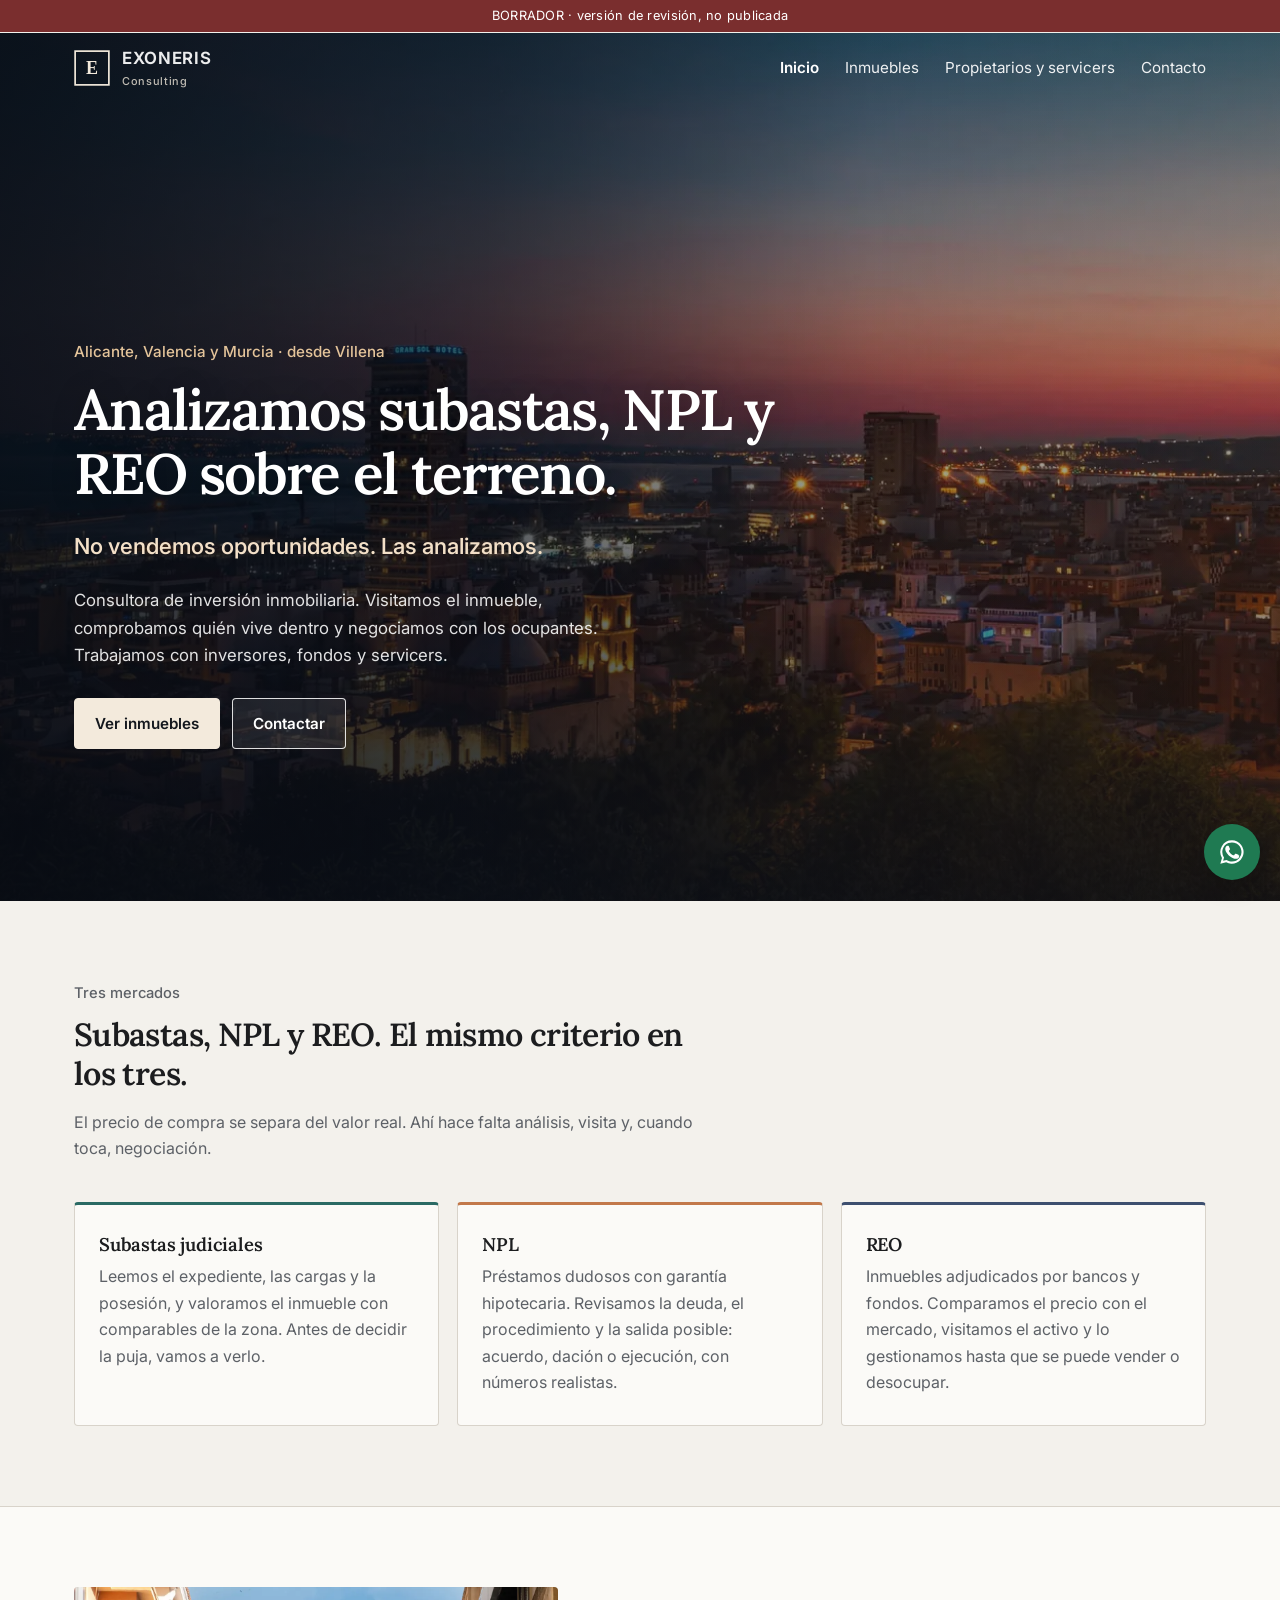
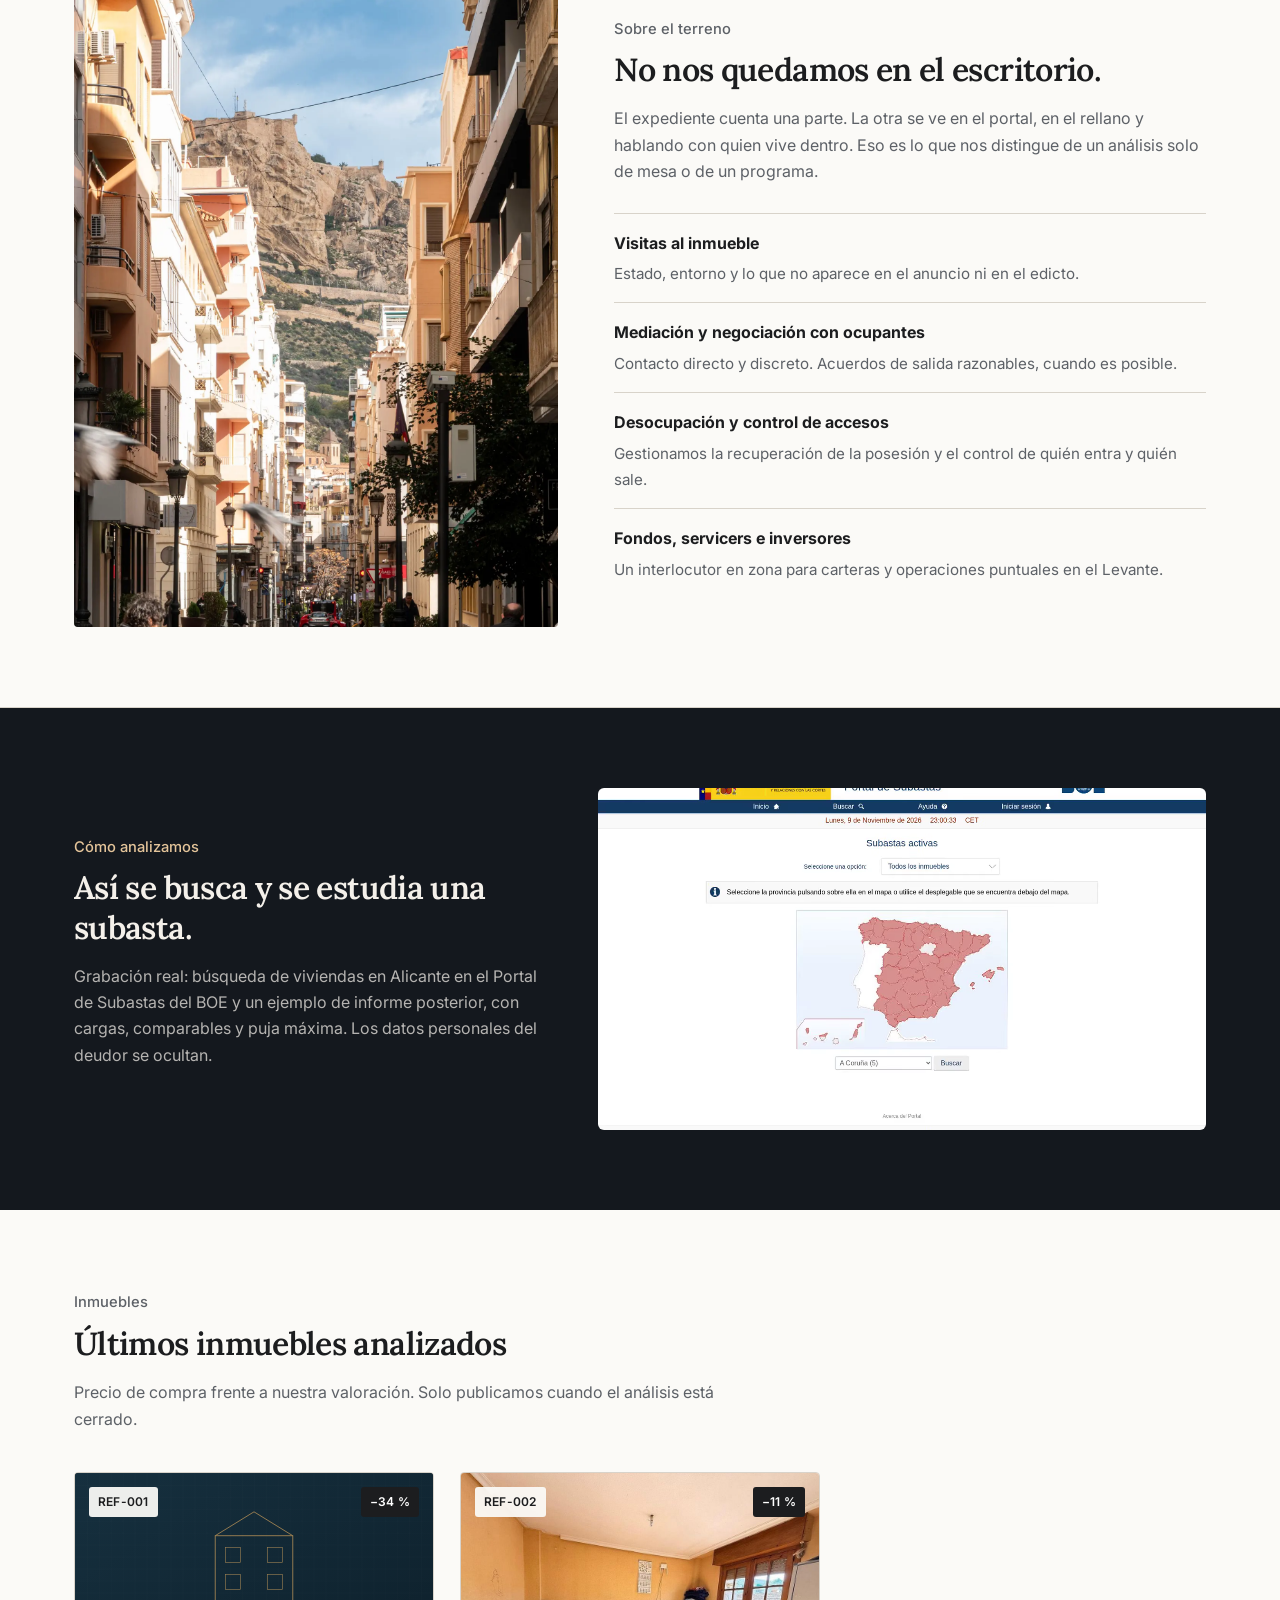
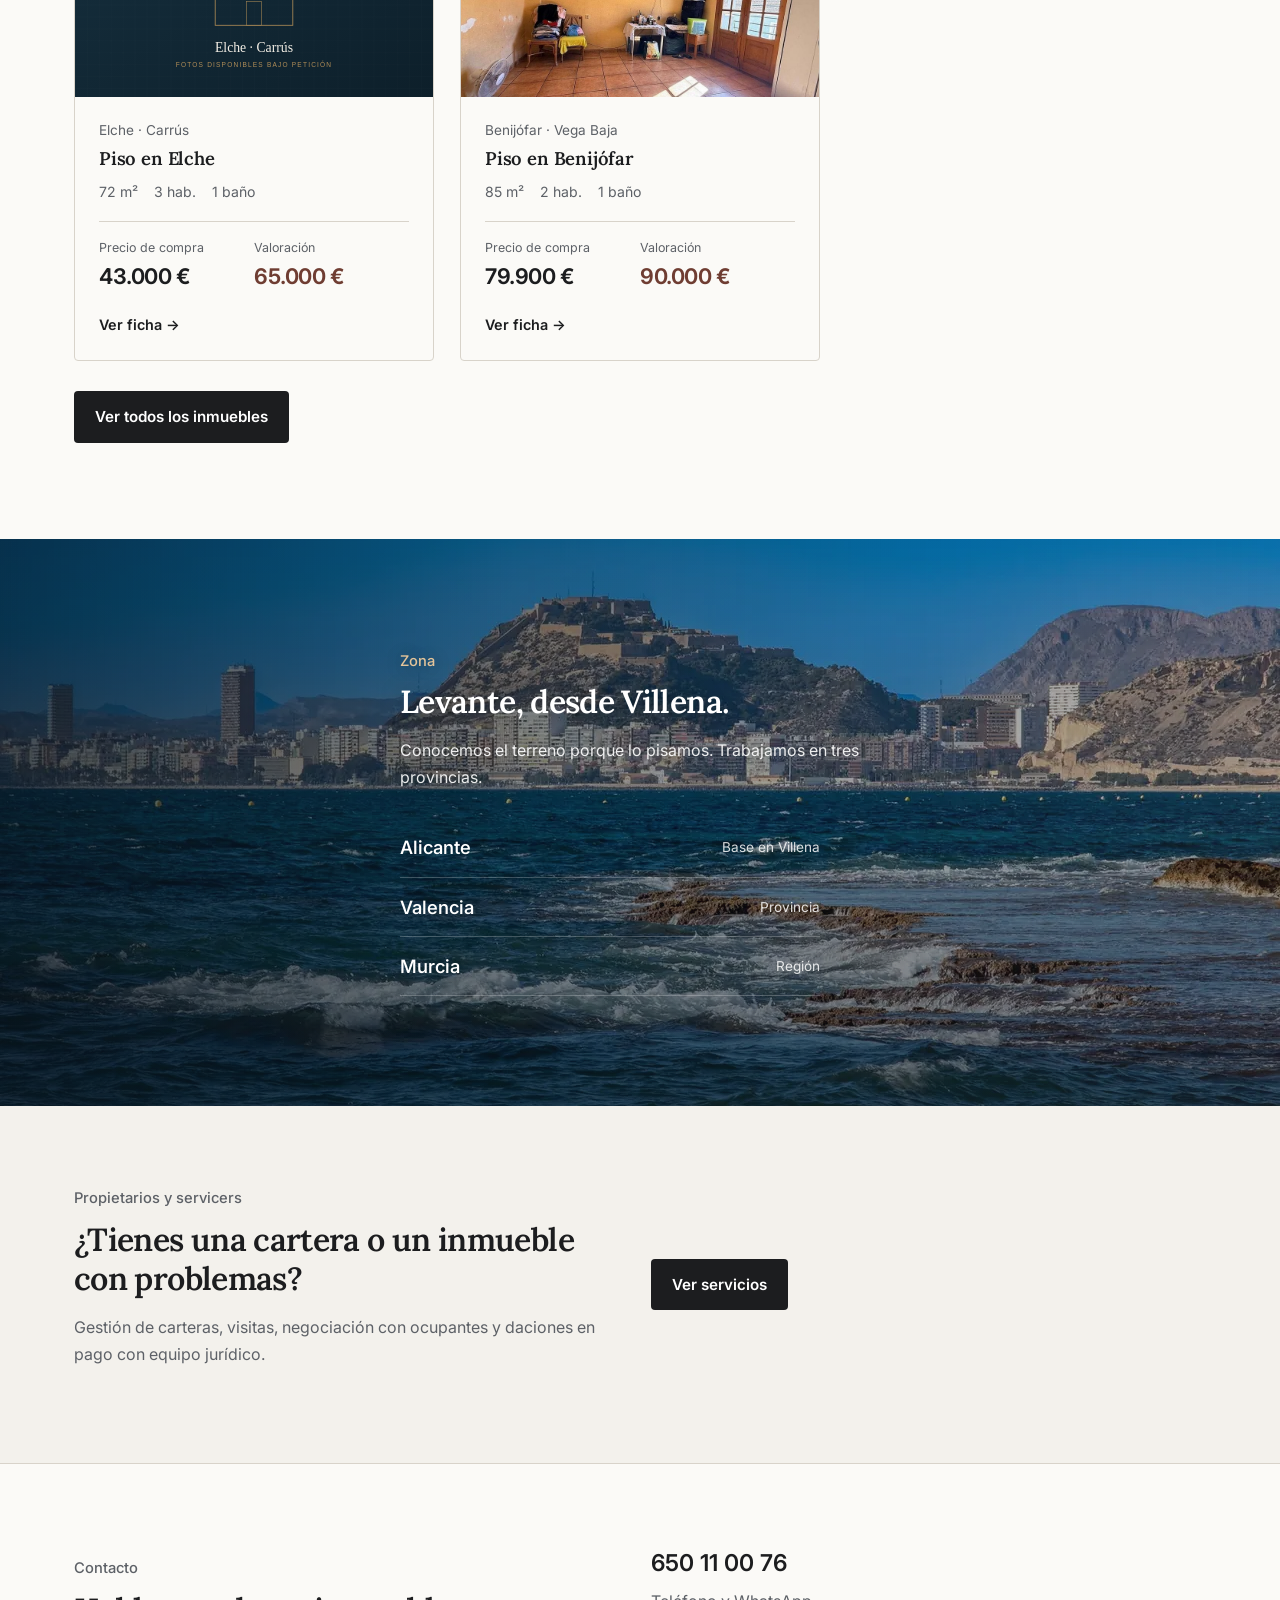
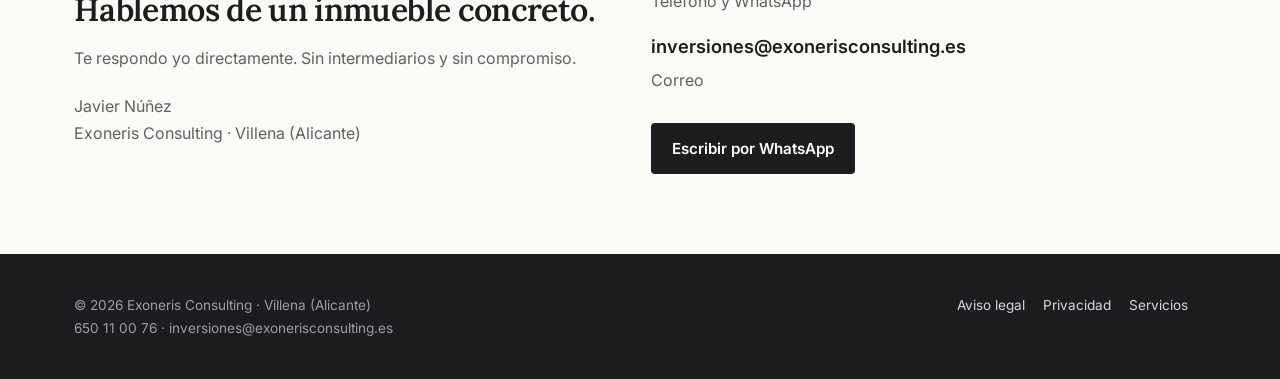
==== commit 89e025ee: "Portada con foto real de Alicante y apartados de Subastas, NPL y REO." ====
--- a/index.html
+++ b/index.html
@@ -4,74 +4,129 @@
 <meta charset="utf-8">
 <meta name="viewport" content="width=device-width,initial-scale=1">
 <title>Exoneris Consulting · Subastas, NPL, REO e inmuebles ocupados en Alicante, Valencia y Murcia</title>
-<meta name="description" content="Consultora de inversión inmobiliaria en Villena. Analizamos subastas judiciales, NPL, REO e inmuebles ocupados en Alicante, Valencia y Murcia.">
+<meta name="description" content="Consultora de inversión inmobiliaria en Villena. Analizamos subastas judiciales, NPL, REO e inmuebles ocupados en Alicante, Valencia y Murcia. Vamos al inmueble y negociamos con los ocupantes.">
 <meta name="robots" content="noindex,nofollow"><!-- BORRADOR: quitar al publicar -->
 <link rel="icon" href="favicon.svg" type="image/svg+xml">
+<link rel="preload" as="image" type="image/webp" href="assets/img/ciudad/hero-alicante-sm.webp" imagesrcset="assets/img/ciudad/hero-alicante-sm.webp 1280w, assets/img/ciudad/hero-alicante.webp 2400w" imagesizes="100vw">
 <link rel="stylesheet" href="assets/css/style.css">
 </head>
-<body>
+<body class="home">
 <div class="draft-bar">BORRADOR · versión de revisión, no publicada</div>
 <header class="site-header"><div class="wrap">
-  <a class="brand" href="index.html"><img src="assets/img/logo.svg" alt=""><span class="name">EXONERIS<small>Consulting</small></span></a>
+  <a class="brand" href="index.html">
+    <img class="logo-on-light" src="assets/img/logo.svg" alt="">
+    <img class="logo-on-dark" src="assets/img/logo-light.svg" alt="">
+    <span class="name">EXONERIS<small>Consulting</small></span>
+  </a>
   <button class="menu-toggle" aria-label="Menú" aria-expanded="false">☰</button>
   <nav class="nav"><a href="index.html" class="active">Inicio</a><a href="inmuebles.html">Inmuebles</a><a href="servicios.html">Propietarios y servicers</a><a href="index.html#contacto">Contacto</a></nav>
 </div></header>
 <main>
 
-<section class="home-hero">
-  <div class="wrap home-hero-grid">
-    <div class="home-hero-copy">
-      <p class="home-kicker">Consultora de inversión inmobiliaria en Villena</p>
-      <h1>Analizamos cada subasta antes de decidir la puja.</h1>
-      <p class="home-line">No vendemos oportunidades. Las analizamos.</p>
-      <p class="lead">Subastas judiciales, NPL, REO e inmuebles ocupados en Alicante, Valencia y Murcia. Cada inmueble que publicamos lleva detrás un análisis propio: precio, cargas, situación y valor real por comparables.</p>
-      <div class="actions">
-        <a class="btn btn-gold" href="inmuebles.html">Ver inmuebles</a>
-        <a class="btn btn-outline" href="#contacto">Contactar</a>
-      </div>
+<section class="photo-hero">
+  <div class="photo-hero-media">
+    <picture>
+      <source type="image/webp" srcset="assets/img/ciudad/hero-alicante-sm.webp 1280w, assets/img/ciudad/hero-alicante.webp 2400w" sizes="100vw">
+      <img src="assets/img/ciudad/hero-alicante.jpg" srcset="assets/img/ciudad/hero-alicante-sm.jpg 1280w, assets/img/ciudad/hero-alicante.jpg 2400w" sizes="100vw" alt="Alicante al atardecer, con el casco urbano y el puerto iluminados" width="2400" height="1587" fetchpriority="high" decoding="async">
+    </picture>
+  </div>
+  <div class="photo-hero-wash" aria-hidden="true"></div>
+  <div class="wrap photo-hero-copy">
+    <p class="home-kicker">Alicante, Valencia y Murcia · desde Villena</p>
+    <h1>Analizamos subastas, NPL y REO sobre el terreno.</h1>
+    <p class="home-line">No vendemos oportunidades. Las analizamos.</p>
+    <p class="lead">Consultora de inversión inmobiliaria. Visitamos el inmueble, comprobamos quién vive dentro y negociamos con los ocupantes. Trabajamos con inversores, fondos y servicers.</p>
+    <div class="actions">
+      <a class="btn btn-light" href="inmuebles.html">Ver inmuebles</a>
+      <a class="btn btn-ghost" href="#contacto">Contactar</a>
     </div>
-    <figure class="home-hero-media">
-      <video autoplay muted loop playsinline preload="metadata" poster="assets/video/analisis-subasta.jpg" aria-label="Grabación del proceso de búsqueda en el portal de subastas del BOE y de un informe de análisis.">
-        <source src="assets/video/analisis-subasta.webm" type="video/webm">
-        <source src="assets/video/analisis-subasta.mp4" type="video/mp4">
-      </video>
-      <figcaption>Grabación real: búsqueda de viviendas en subasta en Alicante, en el Portal de Subastas del BOE, y un ejemplo de informe posterior (cargas, comparables y puja máxima). Los datos personales del deudor se ocultan.</figcaption>
-    </figure>
   </div>
 </section>
 
-<section><div class="wrap">
-  <div class="section-head"><p class="section-label">Qué hacemos</p><h2>Cuatro mercados. Un mismo método.</h2>
-  <p class="muted">Trabajamos donde el precio de compra se separa del valor real. Ahí hace falta análisis, no intuición.</p></div>
-  <div class="grid-4">
-    <div class="card"><span class="num">01</span><h3>Subastas judiciales</h3><p>Lectura del expediente, cargas, posesión y valor real antes de decidir la puja.</p></div>
-    <div class="card"><span class="num">02</span><h3>NPL</h3><p>Préstamos dudosos con garantía hipotecaria. Deuda, procedimiento y salida.</p></div>
-    <div class="card"><span class="num">03</span><h3>REO</h3><p>Inmuebles adjudicados por bancos y fondos. Precio frente a mercado, sin adornos.</p></div>
-    <div class="card"><span class="num">04</span><h3>Inmuebles ocupados</h3><p>Situación jurídica, plazos y coste realista de recuperar la posesión.</p></div>
+<section class="mercados" id="mercados"><div class="wrap">
+  <div class="section-head">
+    <p class="section-label">Tres mercados</p>
+    <h2>Subastas, NPL y REO. El mismo criterio en los tres.</h2>
+    <p class="muted">El precio de compra se separa del valor real. Ahí hace falta análisis, visita y, cuando toca, negociación.</p>
+  </div>
+  <div class="markets">
+    <article class="market market-subastas">
+      <h3>Subastas judiciales</h3>
+      <p>Leemos el expediente, las cargas y la posesión, y valoramos el inmueble con comparables de la zona. Antes de decidir la puja, vamos a verlo.</p>
+    </article>
+    <article class="market market-npl">
+      <h3>NPL</h3>
+      <p>Préstamos dudosos con garantía hipotecaria. Revisamos la deuda, el procedimiento y la salida posible: acuerdo, dación o ejecución, con números realistas.</p>
+    </article>
+    <article class="market market-reo">
+      <h3>REO</h3>
+      <p>Inmuebles adjudicados por bancos y fondos. Comparamos el precio con el mercado, visitamos el activo y lo gestionamos hasta que se puede vender o desocupar.</p>
+    </article>
   </div>
 </div></section>
 
-<section class="alt"><div class="wrap">
+<section class="terreno" id="terreno">
+  <div class="wrap terreno-grid">
+    <figure class="terreno-media">
+      <picture>
+        <source type="image/webp" srcset="assets/img/ciudad/terreno-alicante.webp">
+        <img src="assets/img/ciudad/terreno-alicante.jpg" alt="Calle de Alicante con el Castillo de Santa Bárbara al fondo" width="1400" height="2100" decoding="async">
+      </picture>
+    </figure>
+    <div class="terreno-copy">
+      <p class="section-label">Sobre el terreno</p>
+      <h2>No nos quedamos en el escritorio.</h2>
+      <p class="muted">El expediente cuenta una parte. La otra se ve en el portal, en el rellano y hablando con quien vive dentro. Eso es lo que nos distingue de un análisis solo de mesa o de un programa.</p>
+      <ul class="terreno-list">
+        <li><strong>Visitas al inmueble</strong><span>Estado, entorno y lo que no aparece en el anuncio ni en el edicto.</span></li>
+        <li><strong>Mediación y negociación con ocupantes</strong><span>Contacto directo y discreto. Acuerdos de salida razonables, cuando es posible.</span></li>
+        <li><strong>Desocupación y control de accesos</strong><span>Gestionamos la recuperación de la posesión y el control de quién entra y quién sale.</span></li>
+        <li><strong>Fondos, servicers e inversores</strong><span>Un interlocutor en zona para carteras y operaciones puntuales en el Levante.</span></li>
+      </ul>
+    </div>
+  </div>
+</section>
+
+<section class="metodo-video" id="metodo"><div class="wrap metodo-video-grid">
+  <div>
+    <p class="section-label">Cómo analizamos</p>
+    <h2>Así se busca y se estudia una subasta.</h2>
+    <p class="muted">Grabación real: búsqueda de viviendas en Alicante en el Portal de Subastas del BOE y un ejemplo de informe posterior, con cargas, comparables y puja máxima. Los datos personales del deudor se ocultan.</p>
+  </div>
+  <figure class="metodo-video-media">
+    <video autoplay muted loop playsinline preload="metadata" poster="assets/video/analisis-subasta.jpg" aria-label="Grabación del proceso de búsqueda en el portal de subastas del BOE y de un informe de análisis.">
+      <source src="assets/video/analisis-subasta.webm" type="video/webm">
+      <source src="assets/video/analisis-subasta.mp4" type="video/mp4">
+    </video>
+  </figure>
+</div></section>
+
+<section class="alt" id="inmuebles"><div class="wrap">
   <div class="section-head"><p class="section-label">Inmuebles</p><h2>Últimos inmuebles analizados</h2>
   <p class="muted">Precio de compra frente a nuestra valoración. Solo publicamos cuando el análisis está cerrado.</p></div>
   <div class="props" id="destacados"><div class="empty">Cargando…</div></div>
   <p style="margin-top:30px"><a class="btn btn-navy" href="inmuebles.html">Ver todos los inmuebles</a></p>
 </div></section>
 
-<section><div class="wrap">
-  <div class="section-head"><p class="section-label">Método</p><h2>Cómo analizamos un inmueble</h2></div>
-  <ol class="steps">
-    <li><strong>Documentación</strong><span>Expediente, registro, catastro y situación del inmueble.</span></li>
-    <li><strong>Valor real</strong><span>Comparables de la misma zona y en un estado parecido. Reforma descontada.</span></li>
-    <li><strong>Números completos</strong><span>Precio, impuestos, cargas, reforma y plazos. Si no salen, lo decimos.</span></li>
-  </ol>
-</div></section>
-
-<section class="alt"><div class="wrap zona">
-  <div><p class="section-label">Zona</p><h2>Levante, desde Villena.</h2>
-  <p class="muted">Conocemos el terreno. Trabajamos en tres provincias, sobre el terreno.</p></div>
-  <ul><li>Alicante <span>Base en Villena</span></li><li>Valencia <span>Provincia</span></li><li>Murcia <span>Región</span></li></ul>
-</div></section>
+<section class="zona-foto" id="zona">
+  <div class="zona-foto-media" aria-hidden="true">
+    <picture>
+      <source type="image/webp" srcset="assets/img/ciudad/costa-alicante-sm.webp 1280w, assets/img/ciudad/costa-alicante.webp 2400w" sizes="100vw">
+      <img src="assets/img/ciudad/costa-alicante.jpg" srcset="assets/img/ciudad/costa-alicante-sm.jpg 1280w, assets/img/ciudad/costa-alicante.jpg 2400w" sizes="100vw" alt="Litoral de Alicante con el Castillo de Santa Bárbara" width="2400" height="1600" decoding="async">
+    </picture>
+  </div>
+  <div class="zona-foto-wash" aria-hidden="true"></div>
+  <div class="wrap zona-foto-copy">
+    <p class="section-label">Zona</p>
+    <h2>Levante, desde Villena.</h2>
+    <p>Conocemos el terreno porque lo pisamos. Trabajamos en tres provincias.</p>
+    <ul>
+      <li>Alicante <span>Base en Villena</span></li>
+      <li>Valencia <span>Provincia</span></li>
+      <li>Murcia <span>Región</span></li>
+    </ul>
+  </div>
+</section>
 
 <section><div class="wrap grid-2" style="align-items:center">
   <div><p class="section-label">Propietarios y servicers</p><h2>¿Tienes una cartera o un inmueble con problemas?</h2>
--- a/assets/css/style.css
+++ b/assets/css/style.css
@@ -1,18 +1,20 @@
 @font-face{font-family:"Inter";src:url("../fonts/Inter.ttf") format("truetype");font-weight:300 800;font-display:swap}
+@font-face{font-family:"Lora";src:url("../fonts/Lora.ttf") format("truetype");font-weight:400 700;font-display:swap}
 :root{
   --ink:#1c1d1f;--muted:#5d6167;--paper:#f3f1ec;--white:#fbfaf7;--line:#d8d3ca;
   --accent:#6f3d32;--accent-2:#5a3128;--ok:#2c5c45;
   --navy:#1c1d1f;--navy-2:#1c1d1f;--gold:#6f3d32;--gold-2:#5a3128;--ivory:#f3f1ec;
+  --sand:#f3eadc;--draft-h:32px;--header-h:72px;
   --radius:4px;--max:1180px;
   --sans:"Inter",system-ui,-apple-system,"Segoe UI",Arial,sans-serif;
-  --serif:"Inter",system-ui,-apple-system,"Segoe UI",Arial,sans-serif;
+  --serif:"Lora",Georgia,"Times New Roman",serif;
 }
 *{box-sizing:border-box}
 html{scroll-behavior:smooth}
 body{margin:0;font-family:var(--sans);color:var(--ink);background:var(--paper);line-height:1.65;font-size:16px;-webkit-font-smoothing:antialiased}
 img{max-width:100%;display:block}
 a{color:var(--ink)}
-h1,h2,h3{font-family:var(--sans);font-weight:600;line-height:1.22;letter-spacing:-.02em;color:var(--ink);margin:0 0 .5em}
+h1,h2,h3{font-family:var(--serif);font-weight:600;line-height:1.22;letter-spacing:-.02em;color:var(--ink);margin:0 0 .5em}
 h1{font-size:clamp(2rem,4.4vw,3.15rem)}
 h2{font-size:clamp(1.45rem,2.6vw,2rem)}
 h3{font-size:1.15rem;letter-spacing:-.01em}
@@ -20,13 +22,14 @@
 .wrap{max-width:var(--max);margin:0 auto;padding:0 24px}
 .eyebrow,.section-label{font-size:.92rem;letter-spacing:0;text-transform:none;color:var(--muted);font-weight:500;margin:0 0 .65em;display:block}
 .muted{color:var(--muted)}
-.draft-bar{background:#7a2e2e;color:#fff;text-align:center;font-size:.8rem;padding:6px 12px;letter-spacing:.02em}
+.draft-bar{background:#7a2e2e;color:#fff;text-align:center;font-size:.8rem;padding:6px 12px;letter-spacing:.02em;line-height:1.35;position:sticky;top:0;z-index:80;min-height:var(--draft-h);display:flex;align-items:center;justify-content:center;box-sizing:border-box}
 
 /* Cabecera */
-.site-header{background:var(--white);color:var(--ink);position:sticky;top:0;z-index:50;border-bottom:1px solid var(--line)}
+.site-header{background:var(--white);color:var(--ink);position:sticky;top:var(--draft-h);z-index:70;border-bottom:1px solid var(--line)}
 .site-header .wrap{display:flex;align-items:center;justify-content:space-between;height:72px}
 .brand{display:flex;align-items:center;gap:12px;color:var(--ink);text-decoration:none}
 .brand img{width:36px;height:36px}
+.logo-on-dark{display:none}
 .brand .name{font-family:var(--sans);font-size:1.05rem;letter-spacing:.04em;font-weight:650}
 .brand .name small{display:block;font-family:var(--sans);font-size:.68rem;letter-spacing:.06em;color:var(--muted);text-transform:none;font-weight:500;margin-top:1px}
 .nav{display:flex;gap:26px;align-items:center}
@@ -191,3 +194,144 @@
 .compare .row strong,.prices strong{white-space:nowrap}
 .compare .row{gap:12px}
 @media (max-width:760px){.compare .row strong{font-size:1.35rem}.compare .row.disc strong{font-size:1.15rem}.panel{padding:22px}}
+
+
+/* Portada fotográfica */
+.btn-light{background:var(--sand);color:#14181e;border-color:var(--sand)}
+.btn-light:hover{background:#fff;color:#14181e}
+.btn-ghost{background:rgba(255,255,255,.08);color:#fff;border-color:rgba(255,255,255,.85)}
+.btn-ghost:hover{background:rgba(255,255,255,.16);color:#fff}
+
+body.home .logo-on-light{display:none}
+body.home .logo-on-dark{display:block}
+body.home .site-header{
+  background:transparent;
+  border-bottom-color:transparent;
+  color:#fff;
+  transition:background .25s ease,border-color .25s ease,box-shadow .25s ease;
+}
+body.home .site-header .brand,
+body.home .site-header .brand .name,
+body.home .site-header .nav a{color:rgba(255,255,255,.92)}
+body.home .site-header .brand .name small{color:rgba(243,234,220,.78)}
+body.home .site-header .nav a:hover,
+body.home .site-header .nav a.active{color:#fff}
+body.home .site-header .menu-toggle{color:#fff;border-color:rgba(255,255,255,.4)}
+body.home .site-header.is-solid,
+body.home .site-header:has(.nav.open){
+  background:rgba(10,16,24,.94);
+  border-bottom-color:rgba(255,255,255,.08);
+  box-shadow:0 8px 28px rgba(0,0,0,.18);
+}
+
+.photo-hero{
+  position:relative;
+  min-height:calc(100svh - var(--draft-h));
+  margin-top:calc(var(--header-h) * -1);
+  display:flex;
+  align-items:flex-end;
+  color:#fff;
+  overflow:hidden;
+}
+.photo-hero-media,
+.photo-hero-wash{position:absolute;inset:0}
+.photo-hero-media img{width:100%;height:100%;object-fit:cover;object-position:62% 46%;display:block}
+.photo-hero-wash{
+  background:
+    linear-gradient(90deg, rgba(8,12,20,.82) 0%, rgba(10,16,26,.58) 38%, rgba(16,24,32,.22) 68%, rgba(22,28,26,.2) 100%),
+    linear-gradient(180deg, rgba(8,12,20,.42) 0%, rgba(8,12,20,.12) 32%, rgba(22,16,12,.28) 68%, rgba(10,12,18,.78) 100%),
+    linear-gradient(135deg, rgba(22,58,68,.32) 0%, transparent 46%, rgba(176,86,42,.26) 100%);
+}
+.photo-hero-copy{
+  position:relative;
+  z-index:2;
+  width:100%;
+  padding-top:calc(var(--header-h) + 28px);
+  padding-bottom:clamp(40px, 8vh, 92px);
+}
+.photo-hero .home-kicker{margin:0 0 14px;color:#e4c49a;font-size:.95rem;font-weight:500}
+.photo-hero h1{
+  color:#fff;
+  font-size:clamp(2.05rem, 5.1vw, 3.55rem);
+  line-height:1.12;
+  letter-spacing:-.03em;
+  max-width:13.5em;
+  margin-bottom:.4em;
+  text-shadow:0 2px 28px rgba(0,0,0,.28);
+}
+.photo-hero .home-line{
+  font-size:clamp(1.12rem, 2.1vw, 1.38rem);
+  font-weight:550;
+  color:#f3e0c8;
+  margin:0 0 1em;
+  max-width:22em;
+}
+.photo-hero .lead{color:rgba(255,255,255,.88);max-width:34em;font-size:1.05rem;margin-bottom:0}
+.photo-hero .actions{display:flex;gap:12px;flex-wrap:wrap;margin-top:28px}
+
+.mercados{background:var(--paper)}
+.markets{display:grid;grid-template-columns:repeat(3,1fr);gap:18px}
+.market{background:var(--white);border:1px solid var(--line);border-radius:var(--radius);padding:28px 24px 30px;border-top:3px solid #2a6a64}
+.market-subastas{border-top-color:#2a6a64}
+.market-npl{border-top-color:#c2784a}
+.market-reo{border-top-color:#3d4f6f}
+.market h3{margin-bottom:.45em}
+.market p{color:var(--muted);margin:0}
+
+.terreno{background:var(--white);border-top:1px solid var(--line);border-bottom:1px solid var(--line)}
+.terreno-grid{display:grid;grid-template-columns:minmax(0,.9fr) minmax(0,1.1fr);gap:56px;align-items:center}
+.terreno-media{margin:0}
+.terreno-media img{width:100%;height:min(640px,78vh);object-fit:cover;object-position:center 28%;border-radius:4px;display:block;background:#d8d3ca}
+.terreno-list{list-style:none;padding:0;margin:28px 0 0}
+.terreno-list li{padding:16px 0;border-top:1px solid var(--line)}
+.terreno-list strong{display:block;color:var(--ink);margin-bottom:4px}
+.terreno-list span{color:var(--muted);font-size:.95rem}
+
+.metodo-video{background:#14181e;color:#f4f0ea}
+.metodo-video h2{color:#f4f0ea}
+.metodo-video .muted{color:rgba(244,240,234,.72)}
+.metodo-video .section-label{color:#e4c49a}
+.metodo-video-grid{display:grid;grid-template-columns:minmax(0,.9fr) minmax(0,1.15fr);gap:48px;align-items:center}
+.metodo-video-media{margin:0}
+.metodo-video video{width:100%;aspect-ratio:16/9;object-fit:cover;border-radius:6px;background:#0c1016;display:block}
+
+.zona-foto{position:relative;color:#fff;padding:110px 0;overflow:hidden;min-height:540px;display:flex;align-items:center}
+.zona-foto-media,.zona-foto-wash{position:absolute;inset:0}
+.zona-foto-media img{width:100%;height:100%;object-fit:cover;object-position:center 72%;display:block}
+.zona-foto-wash{
+  background:
+    linear-gradient(90deg, rgba(8,14,22,.66) 0%, rgba(8,16,24,.38) 40%, rgba(8,20,28,.18) 100%),
+    linear-gradient(180deg, rgba(8,14,22,.18) 0%, rgba(8,14,22,.12) 45%, rgba(8,14,22,.4) 100%),
+    linear-gradient(135deg, rgba(18,64,74,.2) 0%, transparent 52%, rgba(176,92,46,.14) 100%);
+}
+.zona-foto-copy{position:relative;z-index:2;max-width:640px}
+.zona-foto h2{color:#fff;text-shadow:0 2px 22px rgba(0,0,0,.35)}
+.zona-foto .section-label{color:#e4c49a}
+.zona-foto p{color:rgba(255,255,255,.9);max-width:30em;text-shadow:0 1px 16px rgba(0,0,0,.35)}
+.zona-foto ul{list-style:none;padding:0;margin:28px 0 0;max-width:420px}
+.zona-foto li{display:flex;justify-content:space-between;padding:14px 0;border-bottom:1px solid rgba(255,255,255,.22);font-size:1.15rem;font-weight:550}
+.zona-foto li span{font-size:.85rem;color:rgba(255,255,255,.84);align-self:center;font-weight:400}
+
+@media (max-width:980px){
+  .markets,.terreno-grid,.metodo-video-grid{grid-template-columns:1fr}
+  .terreno-media img{height:420px}
+  .photo-hero-media img{object-position:58% 42%}
+}
+@media (max-width:760px){
+  body.home .nav{background:rgba(12,18,26,.97);border-bottom-color:rgba(255,255,255,.08)}
+  body.home .nav a{color:#f3eadc}
+  body.home .nav a:hover,body.home .nav a.active{color:#fff}
+  .photo-hero-wash{
+    background:
+      linear-gradient(180deg, rgba(8,12,20,.5) 0%, rgba(10,14,22,.42) 28%, rgba(10,14,22,.62) 58%, rgba(8,12,20,.84) 100%),
+      linear-gradient(135deg, rgba(20,52,62,.38) 0%, transparent 46%, rgba(160,78,38,.28) 100%);
+  }
+  .photo-hero-copy{padding-bottom:36px}
+  .photo-hero .lead{font-size:1rem}
+  .zona-foto{padding:72px 0;min-height:0}
+}
+@media (prefers-reduced-motion:reduce){
+  body.home .site-header{transition:none}
+}
+
+#contacto,#mercados,#terreno,#metodo,#inmuebles,#zona{scroll-margin-top:calc(var(--draft-h) + var(--header-h) + 12px)}
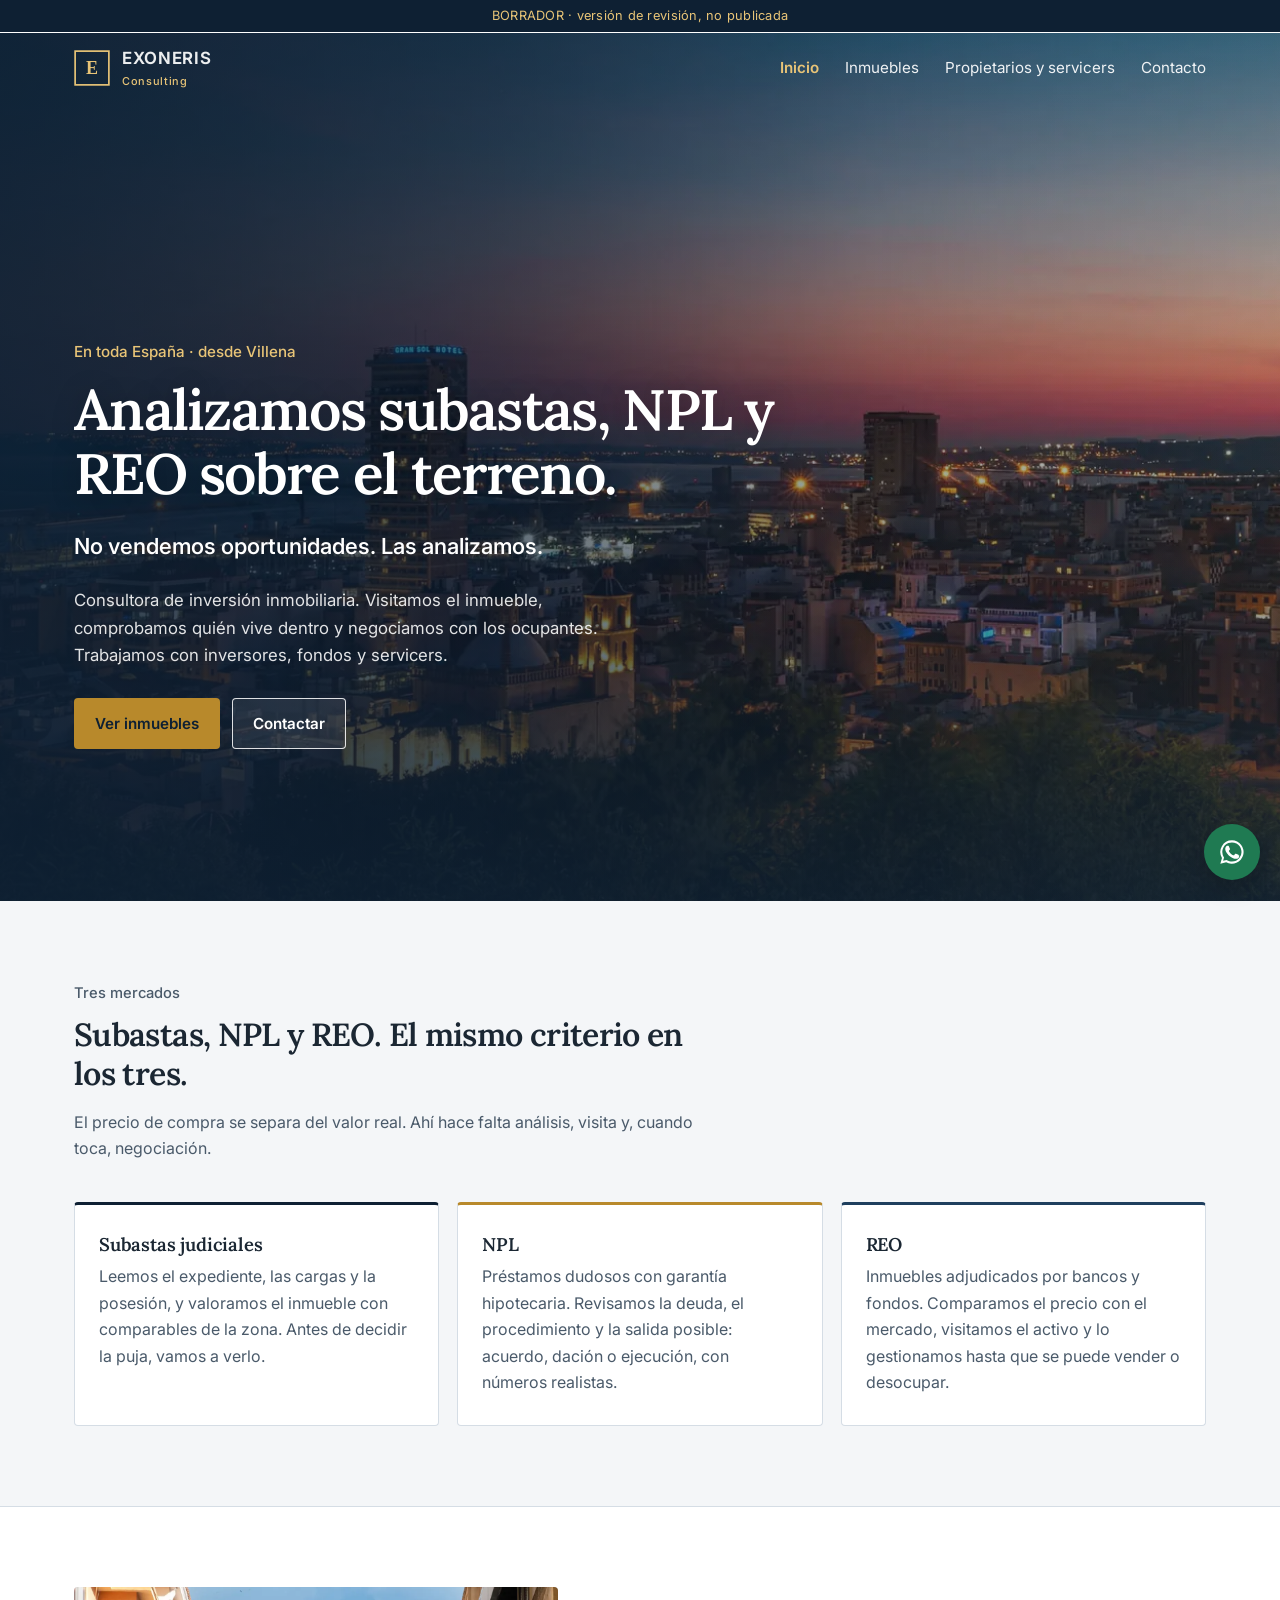
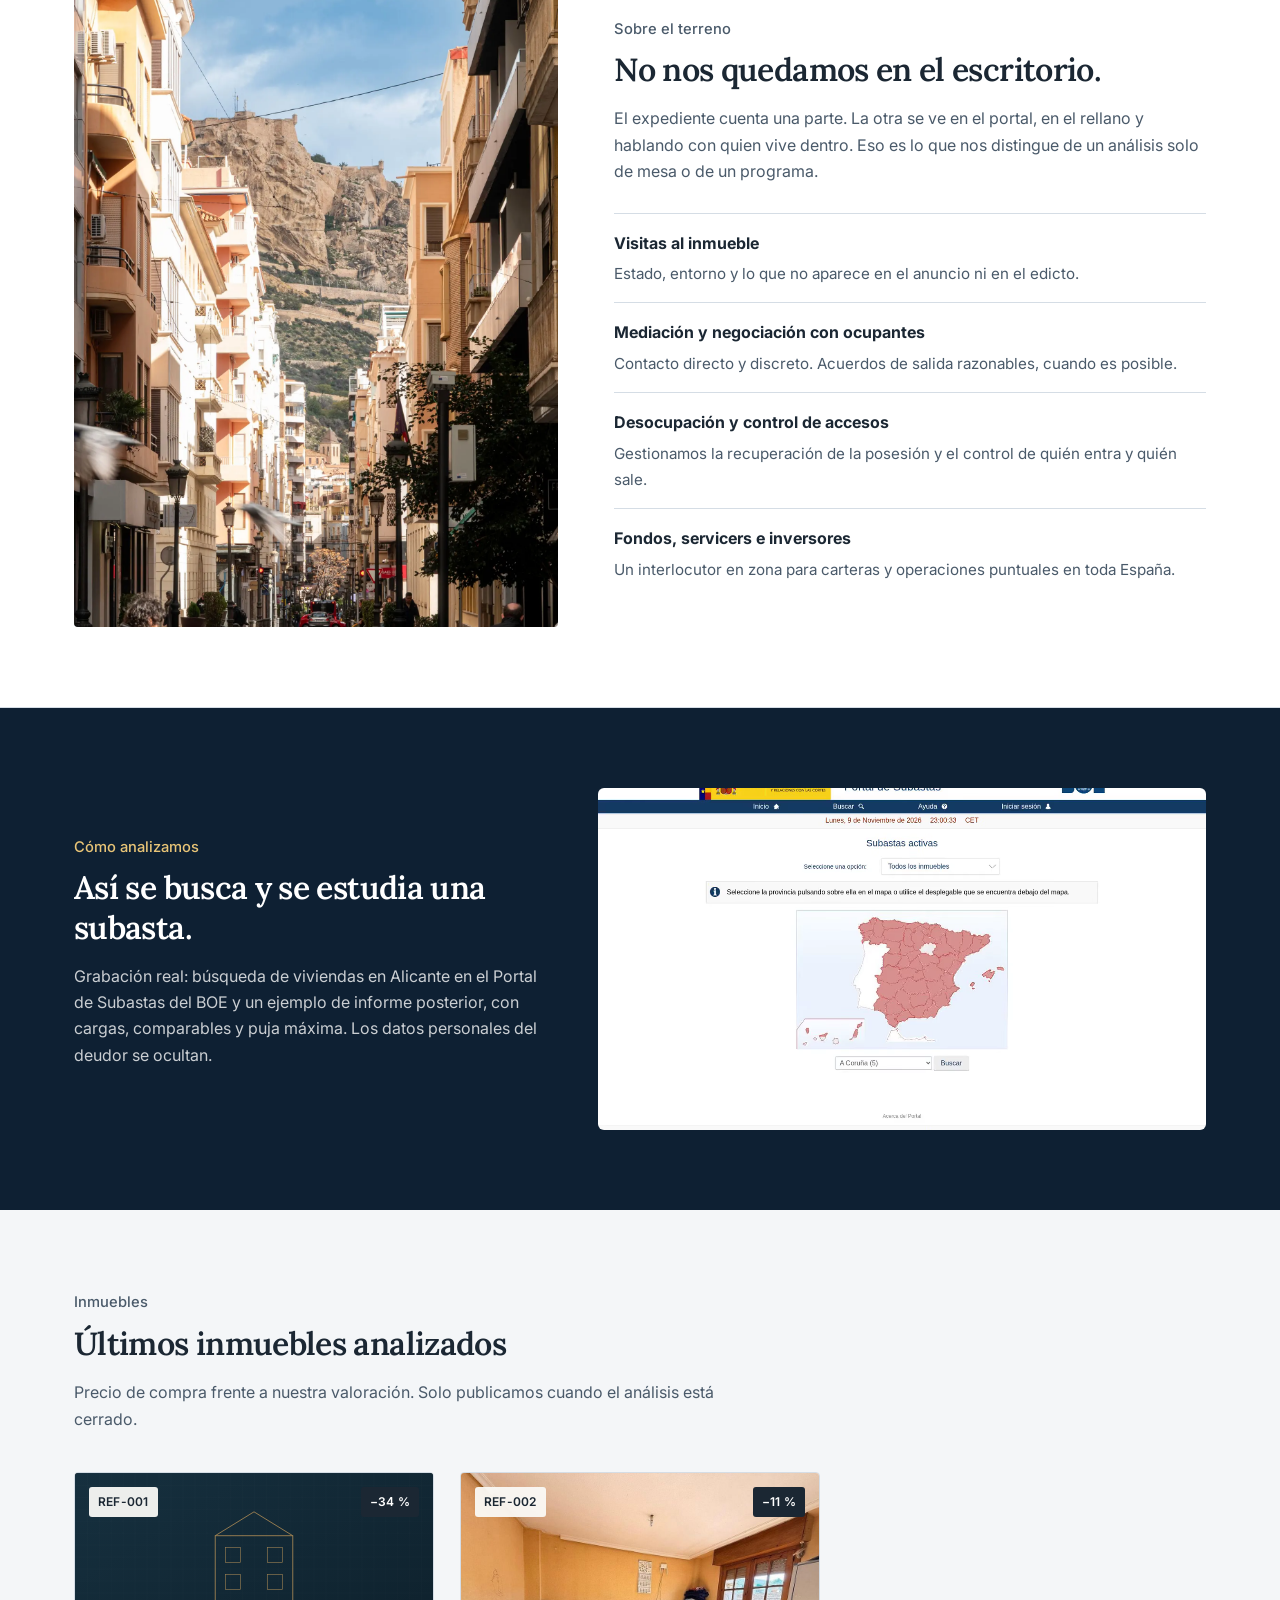
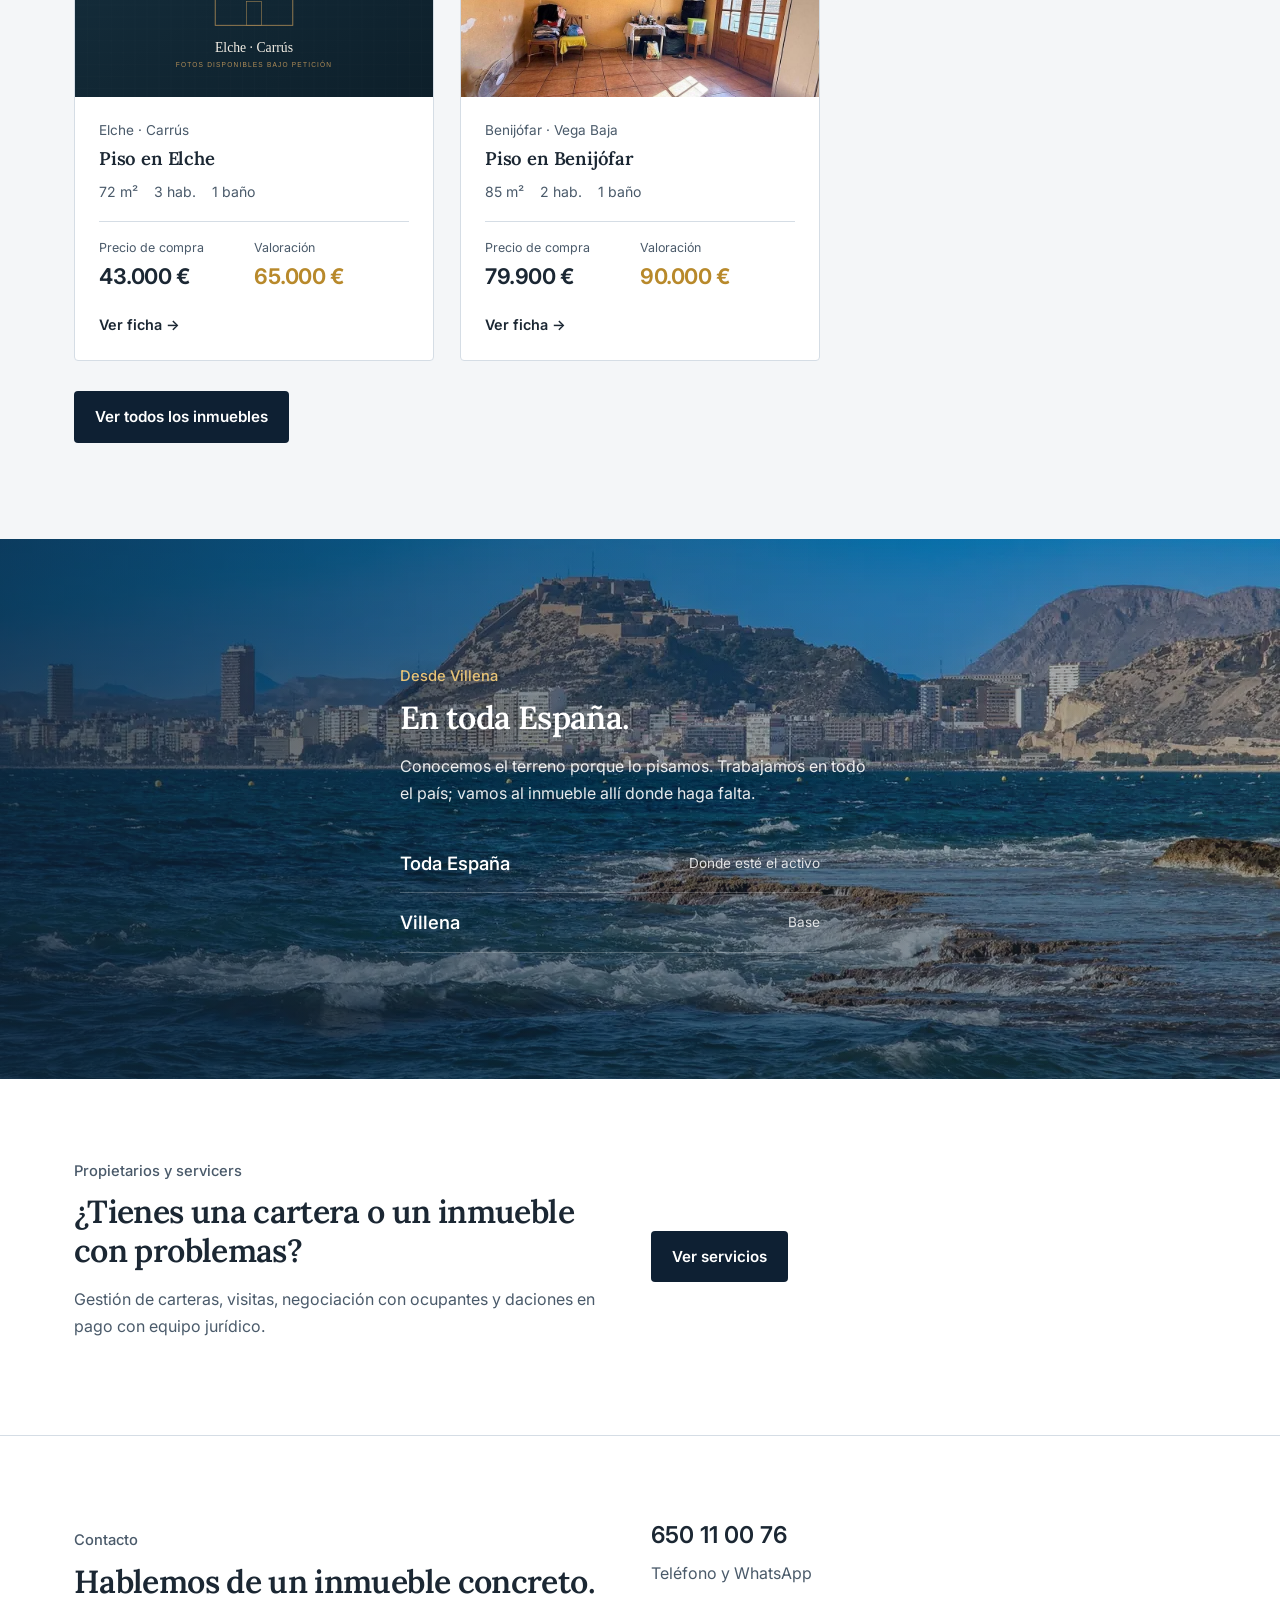
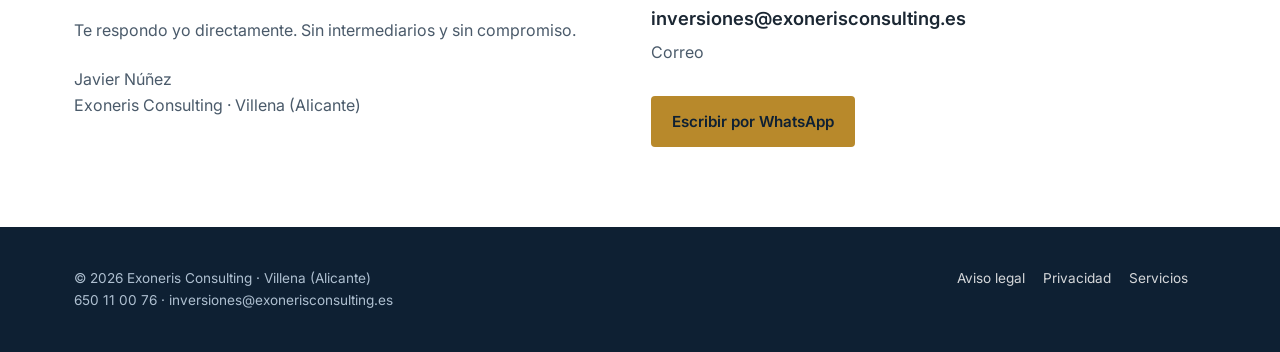
==== commit bab29998: "Portada v4: cobertura en toda España y paleta blanco, dorado y azul del logo." ====
--- a/index.html
+++ b/index.html
@@ -3,8 +3,8 @@
 <head>
 <meta charset="utf-8">
 <meta name="viewport" content="width=device-width,initial-scale=1">
-<title>Exoneris Consulting · Subastas, NPL, REO e inmuebles ocupados en Alicante, Valencia y Murcia</title>
-<meta name="description" content="Consultora de inversión inmobiliaria en Villena. Analizamos subastas judiciales, NPL, REO e inmuebles ocupados en Alicante, Valencia y Murcia. Vamos al inmueble y negociamos con los ocupantes.">
+<title>Exoneris Consulting · Subastas, NPL, REO e inmuebles ocupados en toda España</title>
+<meta name="description" content="Consultora de inversión inmobiliaria en Villena. Analizamos subastas judiciales, NPL, REO e inmuebles ocupados en toda España. Vamos al inmueble y negociamos con los ocupantes.">
 <meta name="robots" content="noindex,nofollow"><!-- BORRADOR: quitar al publicar -->
 <link rel="icon" href="favicon.svg" type="image/svg+xml">
 <link rel="preload" as="image" type="image/webp" href="assets/img/ciudad/hero-alicante-sm.webp" imagesrcset="assets/img/ciudad/hero-alicante-sm.webp 1280w, assets/img/ciudad/hero-alicante.webp 2400w" imagesizes="100vw">
@@ -32,12 +32,12 @@
   </div>
   <div class="photo-hero-wash" aria-hidden="true"></div>
   <div class="wrap photo-hero-copy">
-    <p class="home-kicker">Alicante, Valencia y Murcia · desde Villena</p>
+    <p class="home-kicker">En toda España · desde Villena</p>
     <h1>Analizamos subastas, NPL y REO sobre el terreno.</h1>
     <p class="home-line">No vendemos oportunidades. Las analizamos.</p>
     <p class="lead">Consultora de inversión inmobiliaria. Visitamos el inmueble, comprobamos quién vive dentro y negociamos con los ocupantes. Trabajamos con inversores, fondos y servicers.</p>
     <div class="actions">
-      <a class="btn btn-light" href="inmuebles.html">Ver inmuebles</a>
+      <a class="btn btn-gold" href="inmuebles.html">Ver inmuebles</a>
       <a class="btn btn-ghost" href="#contacto">Contactar</a>
     </div>
   </div>
@@ -81,7 +81,7 @@
         <li><strong>Visitas al inmueble</strong><span>Estado, entorno y lo que no aparece en el anuncio ni en el edicto.</span></li>
         <li><strong>Mediación y negociación con ocupantes</strong><span>Contacto directo y discreto. Acuerdos de salida razonables, cuando es posible.</span></li>
         <li><strong>Desocupación y control de accesos</strong><span>Gestionamos la recuperación de la posesión y el control de quién entra y quién sale.</span></li>
-        <li><strong>Fondos, servicers e inversores</strong><span>Un interlocutor en zona para carteras y operaciones puntuales en el Levante.</span></li>
+        <li><strong>Fondos, servicers e inversores</strong><span>Un interlocutor en zona para carteras y operaciones puntuales en toda España.</span></li>
       </ul>
     </div>
   </div>
@@ -117,13 +117,12 @@
   </div>
   <div class="zona-foto-wash" aria-hidden="true"></div>
   <div class="wrap zona-foto-copy">
-    <p class="section-label">Zona</p>
-    <h2>Levante, desde Villena.</h2>
-    <p>Conocemos el terreno porque lo pisamos. Trabajamos en tres provincias.</p>
+    <p class="section-label">Desde Villena</p>
+    <h2>En toda España.</h2>
+    <p>Conocemos el terreno porque lo pisamos. Trabajamos en todo el país; vamos al inmueble allí donde haga falta.</p>
     <ul>
-      <li>Alicante <span>Base en Villena</span></li>
-      <li>Valencia <span>Provincia</span></li>
-      <li>Murcia <span>Región</span></li>
+      <li>Toda España <span>Donde esté el activo</span></li>
+      <li>Villena <span>Base</span></li>
     </ul>
   </div>
 </section>
--- a/assets/css/style.css
+++ b/assets/css/style.css
@@ -1,10 +1,11 @@
 @font-face{font-family:"Inter";src:url("../fonts/Inter.ttf") format("truetype");font-weight:300 800;font-display:swap}
 @font-face{font-family:"Lora";src:url("../fonts/Lora.ttf") format("truetype");font-weight:400 700;font-display:swap}
 :root{
-  --ink:#1c1d1f;--muted:#5d6167;--paper:#f3f1ec;--white:#fbfaf7;--line:#d8d3ca;
-  --accent:#6f3d32;--accent-2:#5a3128;--ok:#2c5c45;
-  --navy:#1c1d1f;--navy-2:#1c1d1f;--gold:#6f3d32;--gold-2:#5a3128;--ivory:#f3f1ec;
-  --sand:#f3eadc;--draft-h:32px;--header-h:72px;
+  --ink:#1b2733;--muted:#4a5a6a;--paper:#ffffff;--white:#ffffff;--line:#d5dde5;
+  --accent:#b8892b;--accent-2:#7a5410;--ok:#1f7a4d;
+  --navy:#0e2033;--navy-2:#16304a;--navy-3:#1f3f5e;
+  --gold:#b8892b;--gold-2:#7a5410;--gold-light:#e8c477;--ivory:#ffffff;
+  --sand:#fbf1dc;--draft-h:32px;--header-h:72px;
   --radius:4px;--max:1180px;
   --sans:"Inter",system-ui,-apple-system,"Segoe UI",Arial,sans-serif;
   --serif:"Lora",Georgia,"Times New Roman",serif;
@@ -22,7 +23,7 @@
 .wrap{max-width:var(--max);margin:0 auto;padding:0 24px}
 .eyebrow,.section-label{font-size:.92rem;letter-spacing:0;text-transform:none;color:var(--muted);font-weight:500;margin:0 0 .65em;display:block}
 .muted{color:var(--muted)}
-.draft-bar{background:#7a2e2e;color:#fff;text-align:center;font-size:.8rem;padding:6px 12px;letter-spacing:.02em;line-height:1.35;position:sticky;top:0;z-index:80;min-height:var(--draft-h);display:flex;align-items:center;justify-content:center;box-sizing:border-box}
+.draft-bar{background:var(--navy);color:var(--gold-light);text-align:center;font-size:.8rem;padding:6px 12px;letter-spacing:.02em;line-height:1.35;position:sticky;top:0;z-index:80;min-height:var(--draft-h);display:flex;align-items:center;justify-content:center;box-sizing:border-box}
 
 /* Cabecera */
 .site-header{background:var(--white);color:var(--ink);position:sticky;top:var(--draft-h);z-index:70;border-bottom:1px solid var(--line)}
@@ -33,19 +34,19 @@
 .brand .name{font-family:var(--sans);font-size:1.05rem;letter-spacing:.04em;font-weight:650}
 .brand .name small{display:block;font-family:var(--sans);font-size:.68rem;letter-spacing:.06em;color:var(--muted);text-transform:none;font-weight:500;margin-top:1px}
 .nav{display:flex;gap:26px;align-items:center}
-.nav a{color:#3c4045;text-decoration:none;font-size:.95rem}
+.nav a{color:var(--muted);text-decoration:none;font-size:.95rem}
 .nav a:hover,.nav a.active{color:var(--ink);font-weight:600}
 .nav .btn{color:var(--white)}
 .menu-toggle{display:none;background:none;border:1px solid var(--line);color:var(--ink);border-radius:4px;padding:6px 10px;font-size:1rem;cursor:pointer}
 
 /* Botones */
 .btn{display:inline-flex;align-items:center;gap:8px;justify-content:center;padding:12px 20px;border-radius:var(--radius);font-weight:600;font-size:.95rem;letter-spacing:0;text-decoration:none;border:1px solid transparent;cursor:pointer;transition:background .15s,border-color .15s,color .15s}
-.btn-gold{background:var(--ink);color:#fff}
-.btn-gold:hover{background:#000}
-.btn-outline{border-color:var(--ink);color:var(--ink);background:transparent}
-.btn-outline:hover{background:rgba(28,29,31,.06)}
-.btn-navy{background:var(--ink);color:#fff}
-.btn-navy:hover{background:#000}
+.btn-gold{background:var(--gold);color:var(--navy)}
+.btn-gold:hover{background:#c49a3a;color:var(--navy)}
+.btn-outline{border-color:var(--navy);color:var(--navy);background:transparent}
+.btn-outline:hover{background:rgba(14,32,51,.06)}
+.btn-navy{background:var(--navy);color:#fff}
+.btn-navy:hover{background:var(--navy-2)}
 .btn-wa{background:#1f7a52;color:#fff;font-size:1rem;padding:16px 26px}
 .btn-wa:hover{background:#18633f}
 .btn svg{width:18px;height:18px}
@@ -76,7 +77,7 @@
 }
 
 section{padding:80px 0}
-section.alt{background:var(--white)}
+section.alt{background:#f4f6f8}
 .section-head{max-width:640px;margin-bottom:40px}
 
 /* Servicios */
@@ -105,7 +106,7 @@
 /* Tarjetas de inmuebles */
 .props{display:grid;grid-template-columns:repeat(auto-fill,minmax(330px,1fr));gap:26px}
 .prop{background:var(--white);border:1px solid var(--line);border-radius:var(--radius);overflow:hidden;display:flex;flex-direction:column;text-decoration:none;color:inherit;transition:box-shadow .2s}
-.prop:hover{box-shadow:0 10px 28px rgba(28,29,31,.08)}
+.prop:hover{box-shadow:0 10px 28px rgba(14,32,51,.10)}
 .prop .ph{aspect-ratio:16/10;background:#2a2c2f;position:relative;overflow:hidden}
 .prop .ph img{width:100%;height:100%;object-fit:cover}
 .badge{position:absolute;top:14px;left:14px;background:rgba(251,250,247,.94);color:var(--ink);font-size:.75rem;letter-spacing:.02em;padding:5px 9px;border-radius:3px;font-weight:600}
@@ -158,7 +159,7 @@
 .contact .muted{color:var(--muted)}
 
 /* Pie */
-footer{background:#1c1d1f;color:#9aa0a6;font-size:.85rem;padding:40px 0}
+footer{background:var(--navy);color:#aebfd0;font-size:.85rem;padding:40px 0}
 footer .wrap{display:flex;justify-content:space-between;gap:20px;flex-wrap:wrap}
 footer a{color:#d5d7da;text-decoration:none;margin-right:18px}
 footer a:hover{color:#fff}
@@ -197,8 +198,8 @@
 
 
 /* Portada fotográfica */
-.btn-light{background:var(--sand);color:#14181e;border-color:var(--sand)}
-.btn-light:hover{background:#fff;color:#14181e}
+.btn-light{background:#fff;color:var(--navy);border-color:#fff}
+.btn-light:hover{background:var(--gold-light);color:var(--navy);border-color:var(--gold-light)}
 .btn-ghost{background:rgba(255,255,255,.08);color:#fff;border-color:rgba(255,255,255,.85)}
 .btn-ghost:hover{background:rgba(255,255,255,.16);color:#fff}
 
@@ -213,15 +214,15 @@
 body.home .site-header .brand,
 body.home .site-header .brand .name,
 body.home .site-header .nav a{color:rgba(255,255,255,.92)}
-body.home .site-header .brand .name small{color:rgba(243,234,220,.78)}
-body.home .site-header .nav a:hover,
-body.home .site-header .nav a.active{color:#fff}
+body.home .site-header .brand .name small{color:var(--gold-light)}
+body.home .site-header .nav a:hover{color:#fff}
+body.home .site-header .nav a.active{color:var(--gold-light)}
 body.home .site-header .menu-toggle{color:#fff;border-color:rgba(255,255,255,.4)}
 body.home .site-header.is-solid,
 body.home .site-header:has(.nav.open){
-  background:rgba(10,16,24,.94);
+  background:rgba(14,32,51,.94);
   border-bottom-color:rgba(255,255,255,.08);
-  box-shadow:0 8px 28px rgba(0,0,0,.18);
+  box-shadow:0 8px 28px rgba(14,32,51,.22);
 }
 
 .photo-hero{
@@ -238,9 +239,9 @@
 .photo-hero-media img{width:100%;height:100%;object-fit:cover;object-position:62% 46%;display:block}
 .photo-hero-wash{
   background:
-    linear-gradient(90deg, rgba(8,12,20,.82) 0%, rgba(10,16,26,.58) 38%, rgba(16,24,32,.22) 68%, rgba(22,28,26,.2) 100%),
-    linear-gradient(180deg, rgba(8,12,20,.42) 0%, rgba(8,12,20,.12) 32%, rgba(22,16,12,.28) 68%, rgba(10,12,18,.78) 100%),
-    linear-gradient(135deg, rgba(22,58,68,.32) 0%, transparent 46%, rgba(176,86,42,.26) 100%);
+    linear-gradient(90deg, rgba(14,32,51,.82) 0%, rgba(14,32,51,.55) 38%, rgba(14,32,51,.22) 68%, rgba(22,48,72,.16) 100%),
+    linear-gradient(180deg, rgba(14,32,51,.40) 0%, rgba(14,32,51,.12) 32%, rgba(14,32,51,.28) 68%, rgba(14,32,51,.78) 100%),
+    linear-gradient(135deg, rgba(14,32,51,.22) 0%, transparent 50%, rgba(184,137,43,.16) 100%);
 }
 .photo-hero-copy{
   position:relative;
@@ -249,7 +250,7 @@
   padding-top:calc(var(--header-h) + 28px);
   padding-bottom:clamp(40px, 8vh, 92px);
 }
-.photo-hero .home-kicker{margin:0 0 14px;color:#e4c49a;font-size:.95rem;font-weight:500}
+.photo-hero .home-kicker{margin:0 0 14px;color:var(--gold-light);font-size:.95rem;font-weight:500}
 .photo-hero h1{
   color:#fff;
   font-size:clamp(2.05rem, 5.1vw, 3.55rem);
@@ -262,35 +263,35 @@
 .photo-hero .home-line{
   font-size:clamp(1.12rem, 2.1vw, 1.38rem);
   font-weight:550;
-  color:#f3e0c8;
+  color:#fff;
   margin:0 0 1em;
   max-width:22em;
 }
 .photo-hero .lead{color:rgba(255,255,255,.88);max-width:34em;font-size:1.05rem;margin-bottom:0}
 .photo-hero .actions{display:flex;gap:12px;flex-wrap:wrap;margin-top:28px}
 
-.mercados{background:var(--paper)}
+.mercados{background:#f4f6f8}
 .markets{display:grid;grid-template-columns:repeat(3,1fr);gap:18px}
-.market{background:var(--white);border:1px solid var(--line);border-radius:var(--radius);padding:28px 24px 30px;border-top:3px solid #2a6a64}
-.market-subastas{border-top-color:#2a6a64}
-.market-npl{border-top-color:#c2784a}
-.market-reo{border-top-color:#3d4f6f}
+.market{background:var(--white);border:1px solid var(--line);border-radius:var(--radius);padding:28px 24px 30px;border-top:3px solid var(--navy)}
+.market-subastas{border-top-color:var(--navy)}
+.market-npl{border-top-color:var(--gold)}
+.market-reo{border-top-color:var(--navy-3)}
 .market h3{margin-bottom:.45em}
 .market p{color:var(--muted);margin:0}
 
 .terreno{background:var(--white);border-top:1px solid var(--line);border-bottom:1px solid var(--line)}
 .terreno-grid{display:grid;grid-template-columns:minmax(0,.9fr) minmax(0,1.1fr);gap:56px;align-items:center}
 .terreno-media{margin:0}
-.terreno-media img{width:100%;height:min(640px,78vh);object-fit:cover;object-position:center 28%;border-radius:4px;display:block;background:#d8d3ca}
+.terreno-media img{width:100%;height:min(640px,78vh);object-fit:cover;object-position:center 28%;border-radius:4px;display:block;background:var(--line)}
 .terreno-list{list-style:none;padding:0;margin:28px 0 0}
 .terreno-list li{padding:16px 0;border-top:1px solid var(--line)}
 .terreno-list strong{display:block;color:var(--ink);margin-bottom:4px}
 .terreno-list span{color:var(--muted);font-size:.95rem}
 
-.metodo-video{background:#14181e;color:#f4f0ea}
-.metodo-video h2{color:#f4f0ea}
-.metodo-video .muted{color:rgba(244,240,234,.72)}
-.metodo-video .section-label{color:#e4c49a}
+.metodo-video{background:var(--navy);color:#fff}
+.metodo-video h2{color:#fff}
+.metodo-video .muted{color:rgba(255,255,255,.78)}
+.metodo-video .section-label{color:var(--gold-light)}
 .metodo-video-grid{display:grid;grid-template-columns:minmax(0,.9fr) minmax(0,1.15fr);gap:48px;align-items:center}
 .metodo-video-media{margin:0}
 .metodo-video video{width:100%;aspect-ratio:16/9;object-fit:cover;border-radius:6px;background:#0c1016;display:block}
@@ -300,13 +301,13 @@
 .zona-foto-media img{width:100%;height:100%;object-fit:cover;object-position:center 72%;display:block}
 .zona-foto-wash{
   background:
-    linear-gradient(90deg, rgba(8,14,22,.66) 0%, rgba(8,16,24,.38) 40%, rgba(8,20,28,.18) 100%),
-    linear-gradient(180deg, rgba(8,14,22,.18) 0%, rgba(8,14,22,.12) 45%, rgba(8,14,22,.4) 100%),
-    linear-gradient(135deg, rgba(18,64,74,.2) 0%, transparent 52%, rgba(176,92,46,.14) 100%);
+    linear-gradient(90deg, rgba(14,32,51,.68) 0%, rgba(14,32,51,.40) 40%, rgba(14,32,51,.18) 100%),
+    linear-gradient(180deg, rgba(14,32,51,.18) 0%, rgba(14,32,51,.12) 45%, rgba(14,32,51,.42) 100%),
+    linear-gradient(135deg, rgba(14,32,51,.18) 0%, transparent 52%, rgba(184,137,43,.12) 100%);
 }
 .zona-foto-copy{position:relative;z-index:2;max-width:640px}
 .zona-foto h2{color:#fff;text-shadow:0 2px 22px rgba(0,0,0,.35)}
-.zona-foto .section-label{color:#e4c49a}
+.zona-foto .section-label{color:var(--gold-light)}
 .zona-foto p{color:rgba(255,255,255,.9);max-width:30em;text-shadow:0 1px 16px rgba(0,0,0,.35)}
 .zona-foto ul{list-style:none;padding:0;margin:28px 0 0;max-width:420px}
 .zona-foto li{display:flex;justify-content:space-between;padding:14px 0;border-bottom:1px solid rgba(255,255,255,.22);font-size:1.15rem;font-weight:550}
@@ -318,13 +319,14 @@
   .photo-hero-media img{object-position:58% 42%}
 }
 @media (max-width:760px){
-  body.home .nav{background:rgba(12,18,26,.97);border-bottom-color:rgba(255,255,255,.08)}
-  body.home .nav a{color:#f3eadc}
-  body.home .nav a:hover,body.home .nav a.active{color:#fff}
+  body.home .nav{background:rgba(14,32,51,.97);border-bottom-color:rgba(255,255,255,.08)}
+  body.home .nav a{color:#fff}
+  body.home .nav a:hover{color:#fff}
+  body.home .nav a.active{color:var(--gold-light)}
   .photo-hero-wash{
     background:
-      linear-gradient(180deg, rgba(8,12,20,.5) 0%, rgba(10,14,22,.42) 28%, rgba(10,14,22,.62) 58%, rgba(8,12,20,.84) 100%),
-      linear-gradient(135deg, rgba(20,52,62,.38) 0%, transparent 46%, rgba(160,78,38,.28) 100%);
+      linear-gradient(180deg, rgba(14,32,51,.5) 0%, rgba(14,32,51,.42) 28%, rgba(14,32,51,.62) 58%, rgba(14,32,51,.84) 100%),
+      linear-gradient(135deg, rgba(14,32,51,.32) 0%, transparent 48%, rgba(184,137,43,.14) 100%);
   }
   .photo-hero-copy{padding-bottom:36px}
   .photo-hero .lead{font-size:1rem}
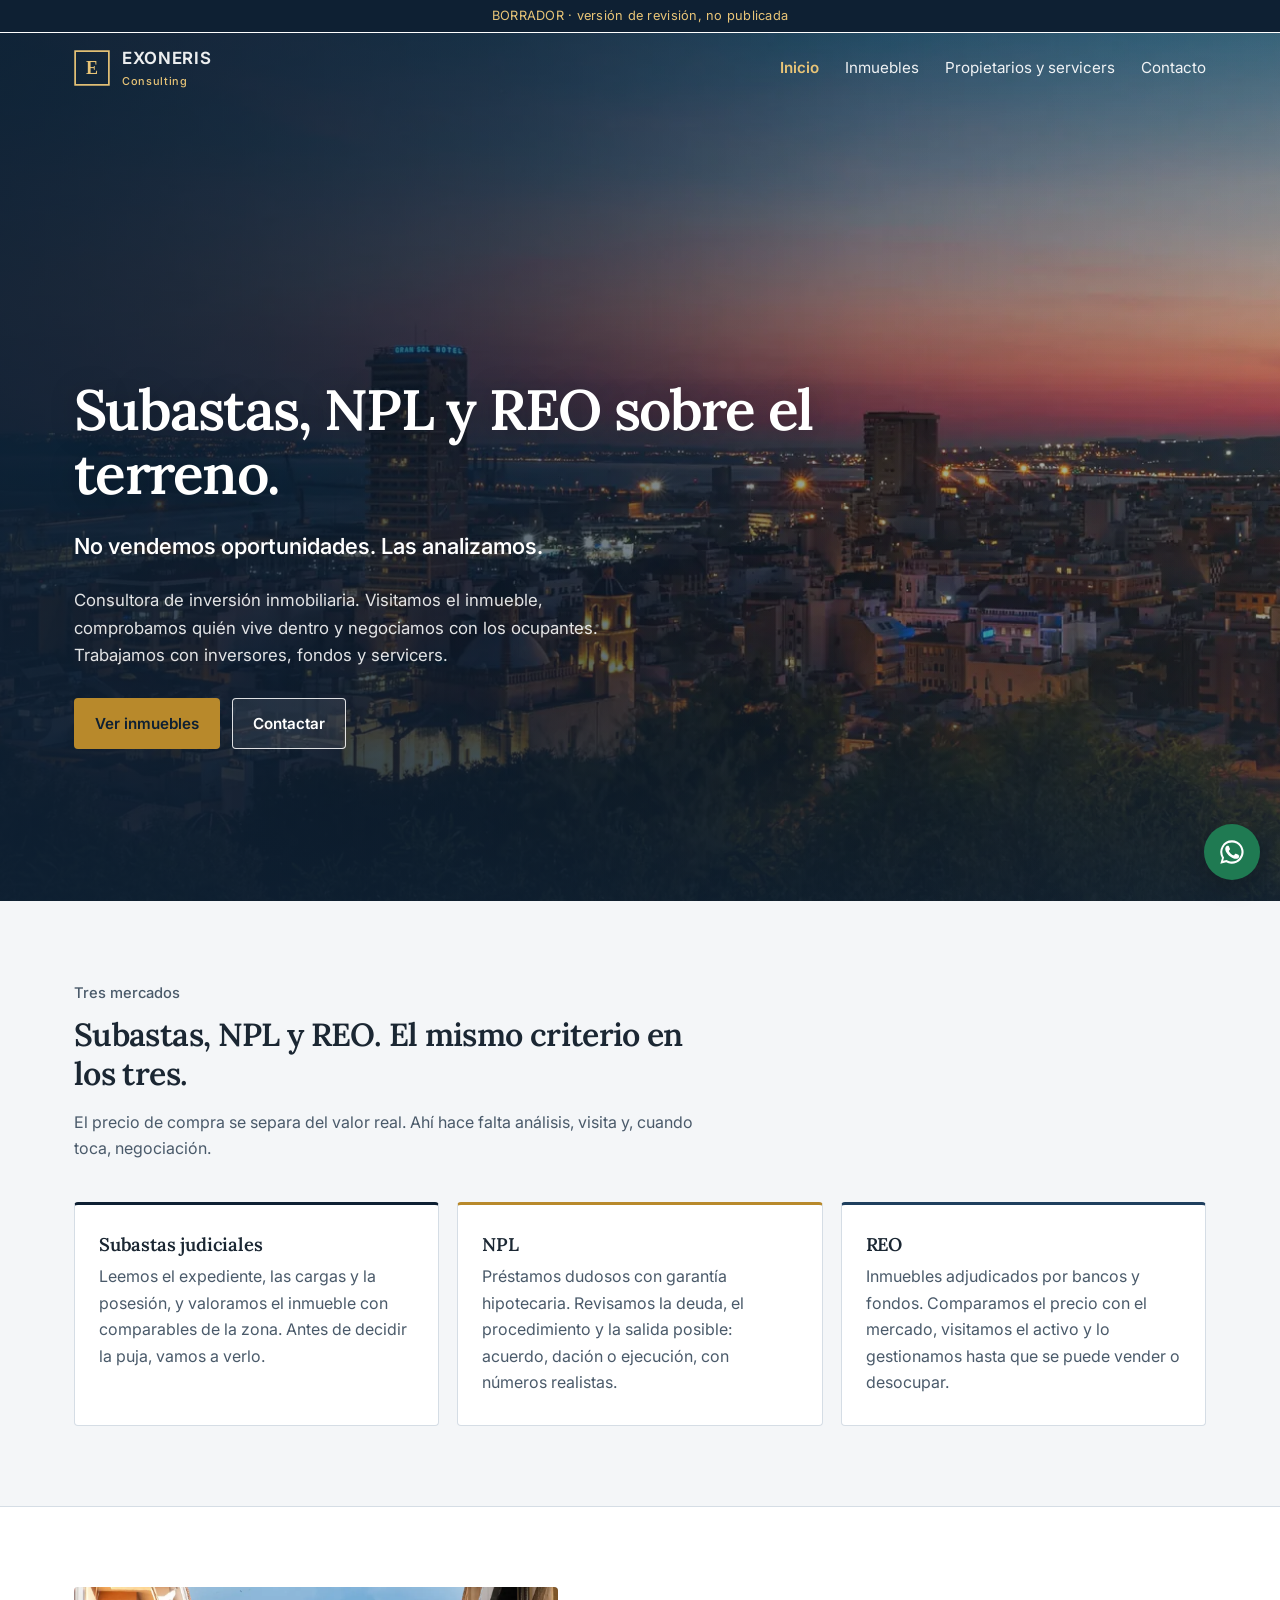
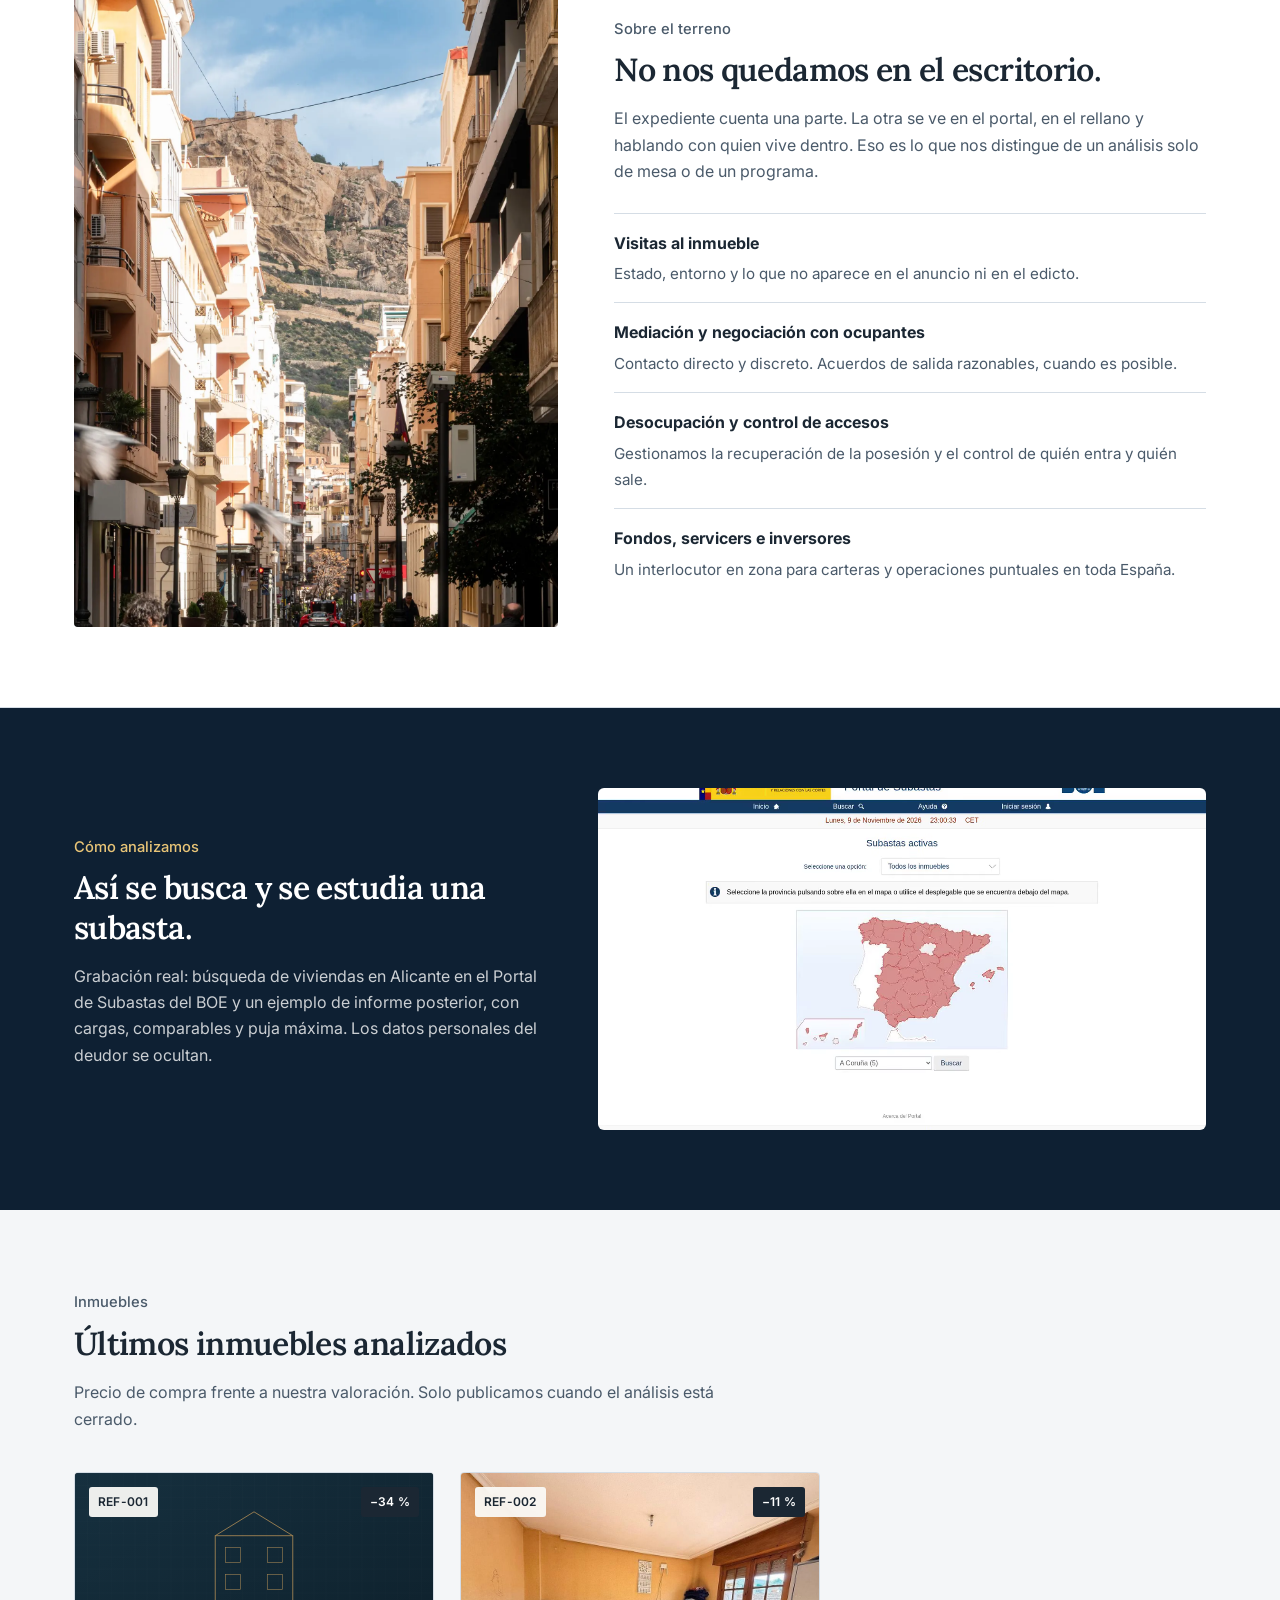
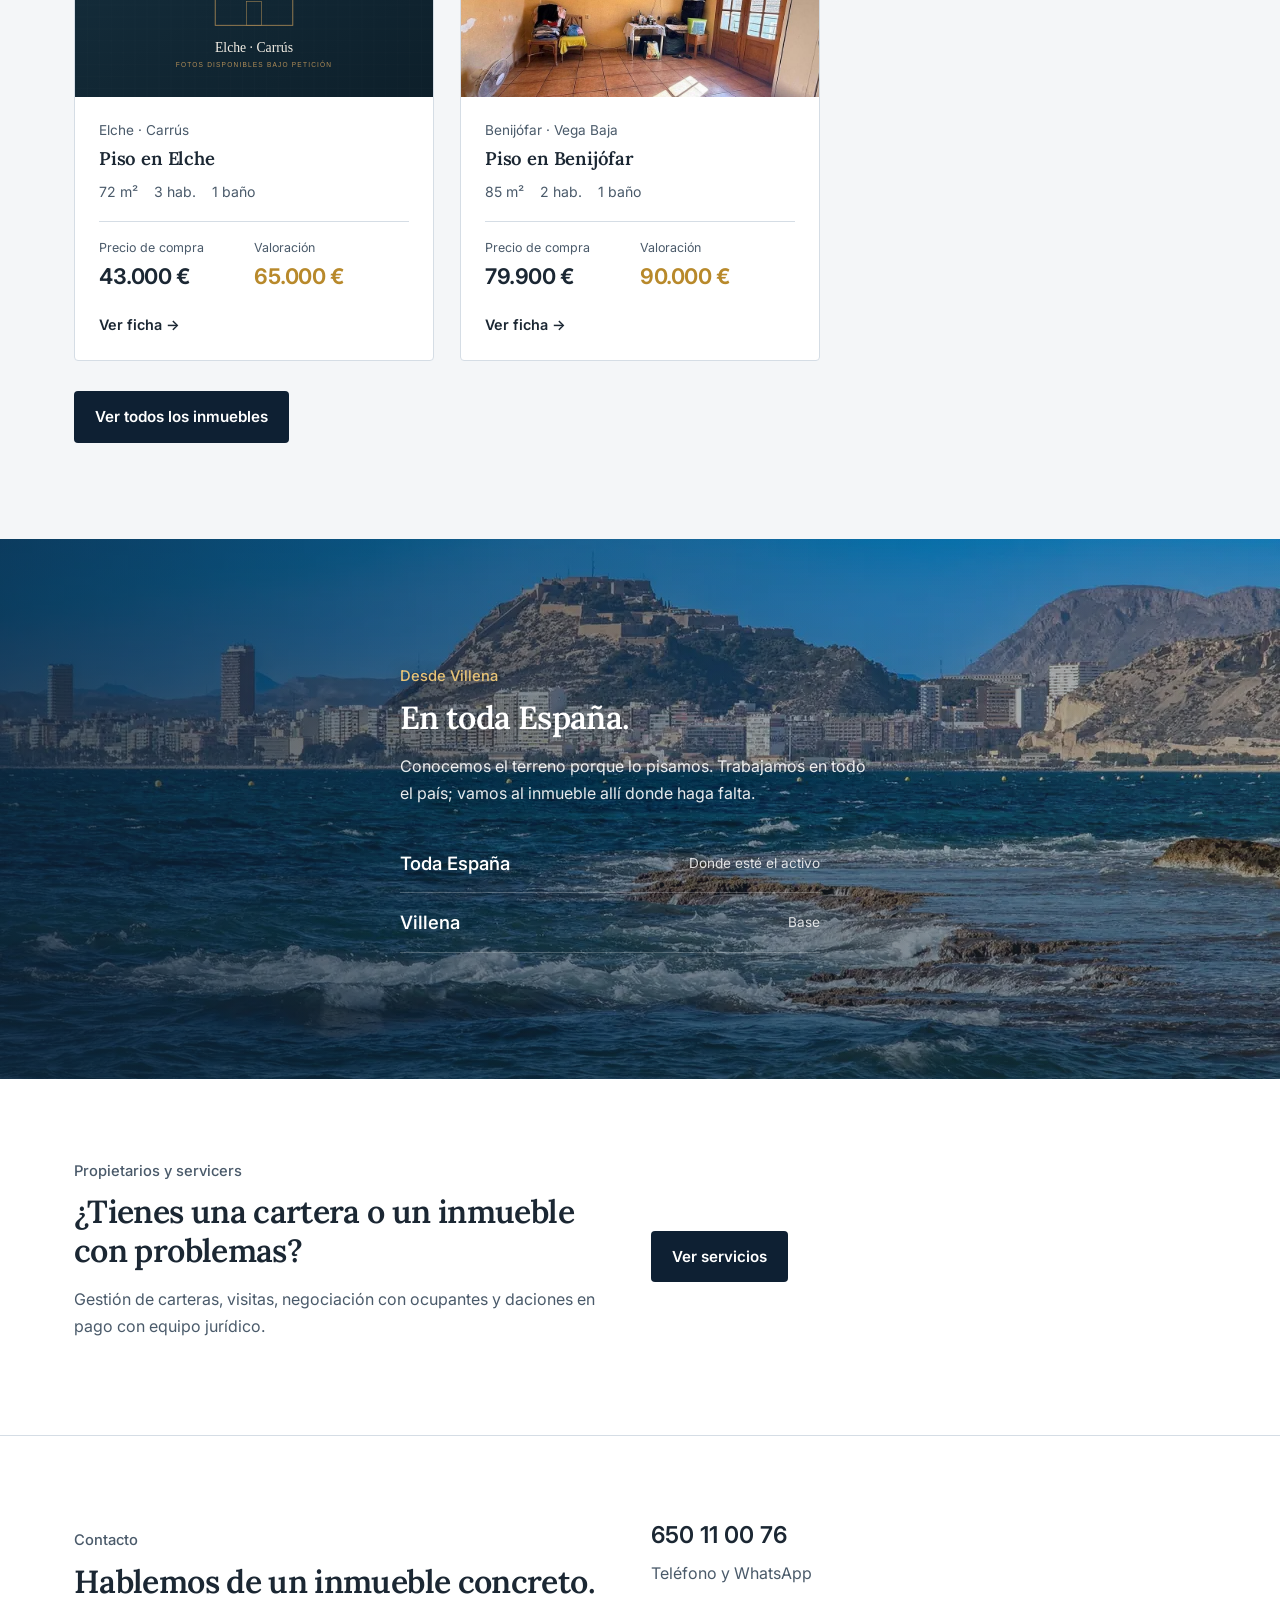
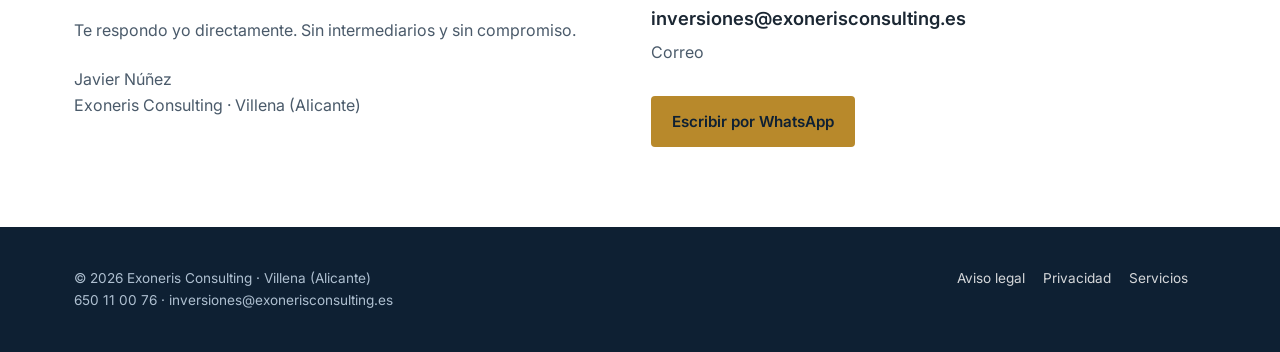
==== commit 3bd4b83d: "Portada v5: titular sin «Analizamos» y sin la línea de cobertura del héroe." ====
--- a/index.html
+++ b/index.html
@@ -4,7 +4,7 @@
 <meta charset="utf-8">
 <meta name="viewport" content="width=device-width,initial-scale=1">
 <title>Exoneris Consulting · Subastas, NPL, REO e inmuebles ocupados en toda España</title>
-<meta name="description" content="Consultora de inversión inmobiliaria en Villena. Analizamos subastas judiciales, NPL, REO e inmuebles ocupados en toda España. Vamos al inmueble y negociamos con los ocupantes.">
+<meta name="description" content="Consultora de inversión inmobiliaria en Villena. Subastas judiciales, NPL, REO e inmuebles ocupados en toda España. Vamos al inmueble y negociamos con los ocupantes.">
 <meta name="robots" content="noindex,nofollow"><!-- BORRADOR: quitar al publicar -->
 <link rel="icon" href="favicon.svg" type="image/svg+xml">
 <link rel="preload" as="image" type="image/webp" href="assets/img/ciudad/hero-alicante-sm.webp" imagesrcset="assets/img/ciudad/hero-alicante-sm.webp 1280w, assets/img/ciudad/hero-alicante.webp 2400w" imagesizes="100vw">
@@ -32,8 +32,7 @@
   </div>
   <div class="photo-hero-wash" aria-hidden="true"></div>
   <div class="wrap photo-hero-copy">
-    <p class="home-kicker">En toda España · desde Villena</p>
-    <h1>Analizamos subastas, NPL y REO sobre el terreno.</h1>
+    <h1>Subastas, NPL y REO sobre el terreno.</h1>
     <p class="home-line">No vendemos oportunidades. Las analizamos.</p>
     <p class="lead">Consultora de inversión inmobiliaria. Visitamos el inmueble, comprobamos quién vive dentro y negociamos con los ocupantes. Trabajamos con inversores, fondos y servicers.</p>
     <div class="actions">
